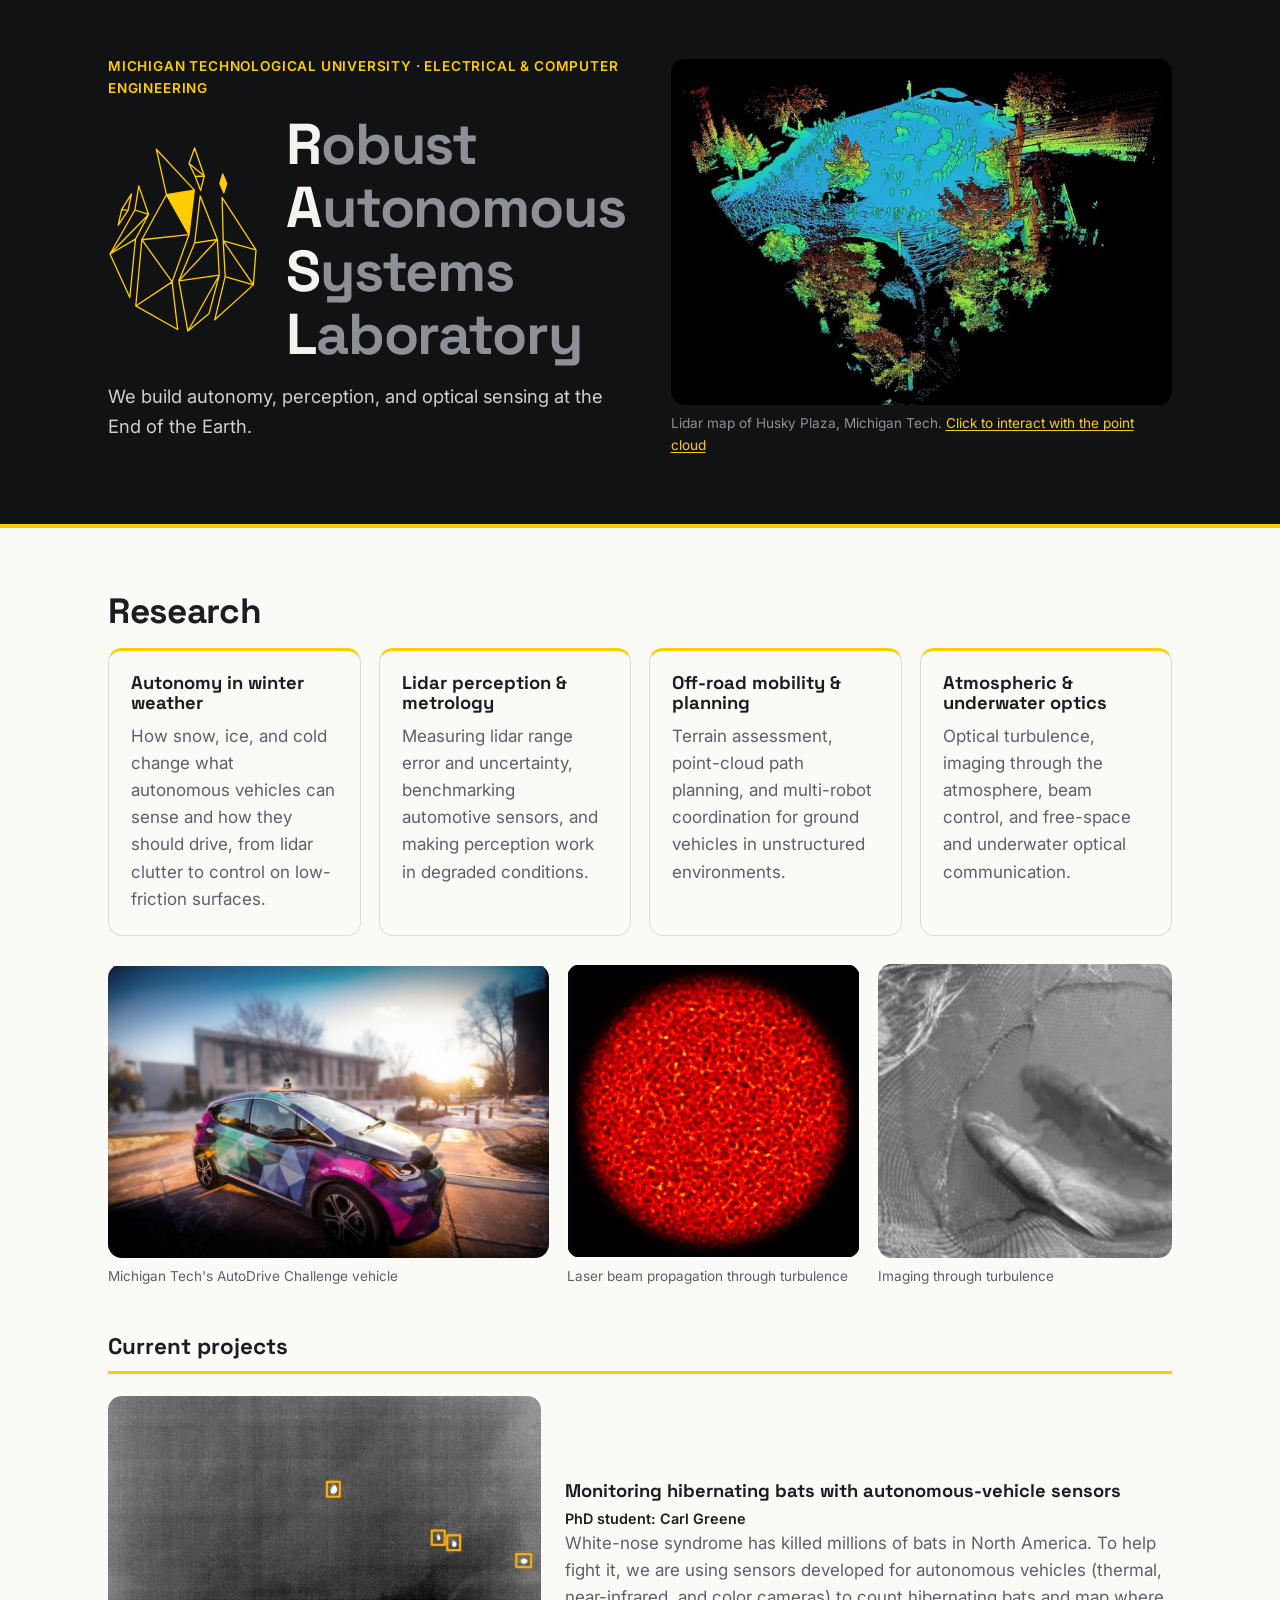
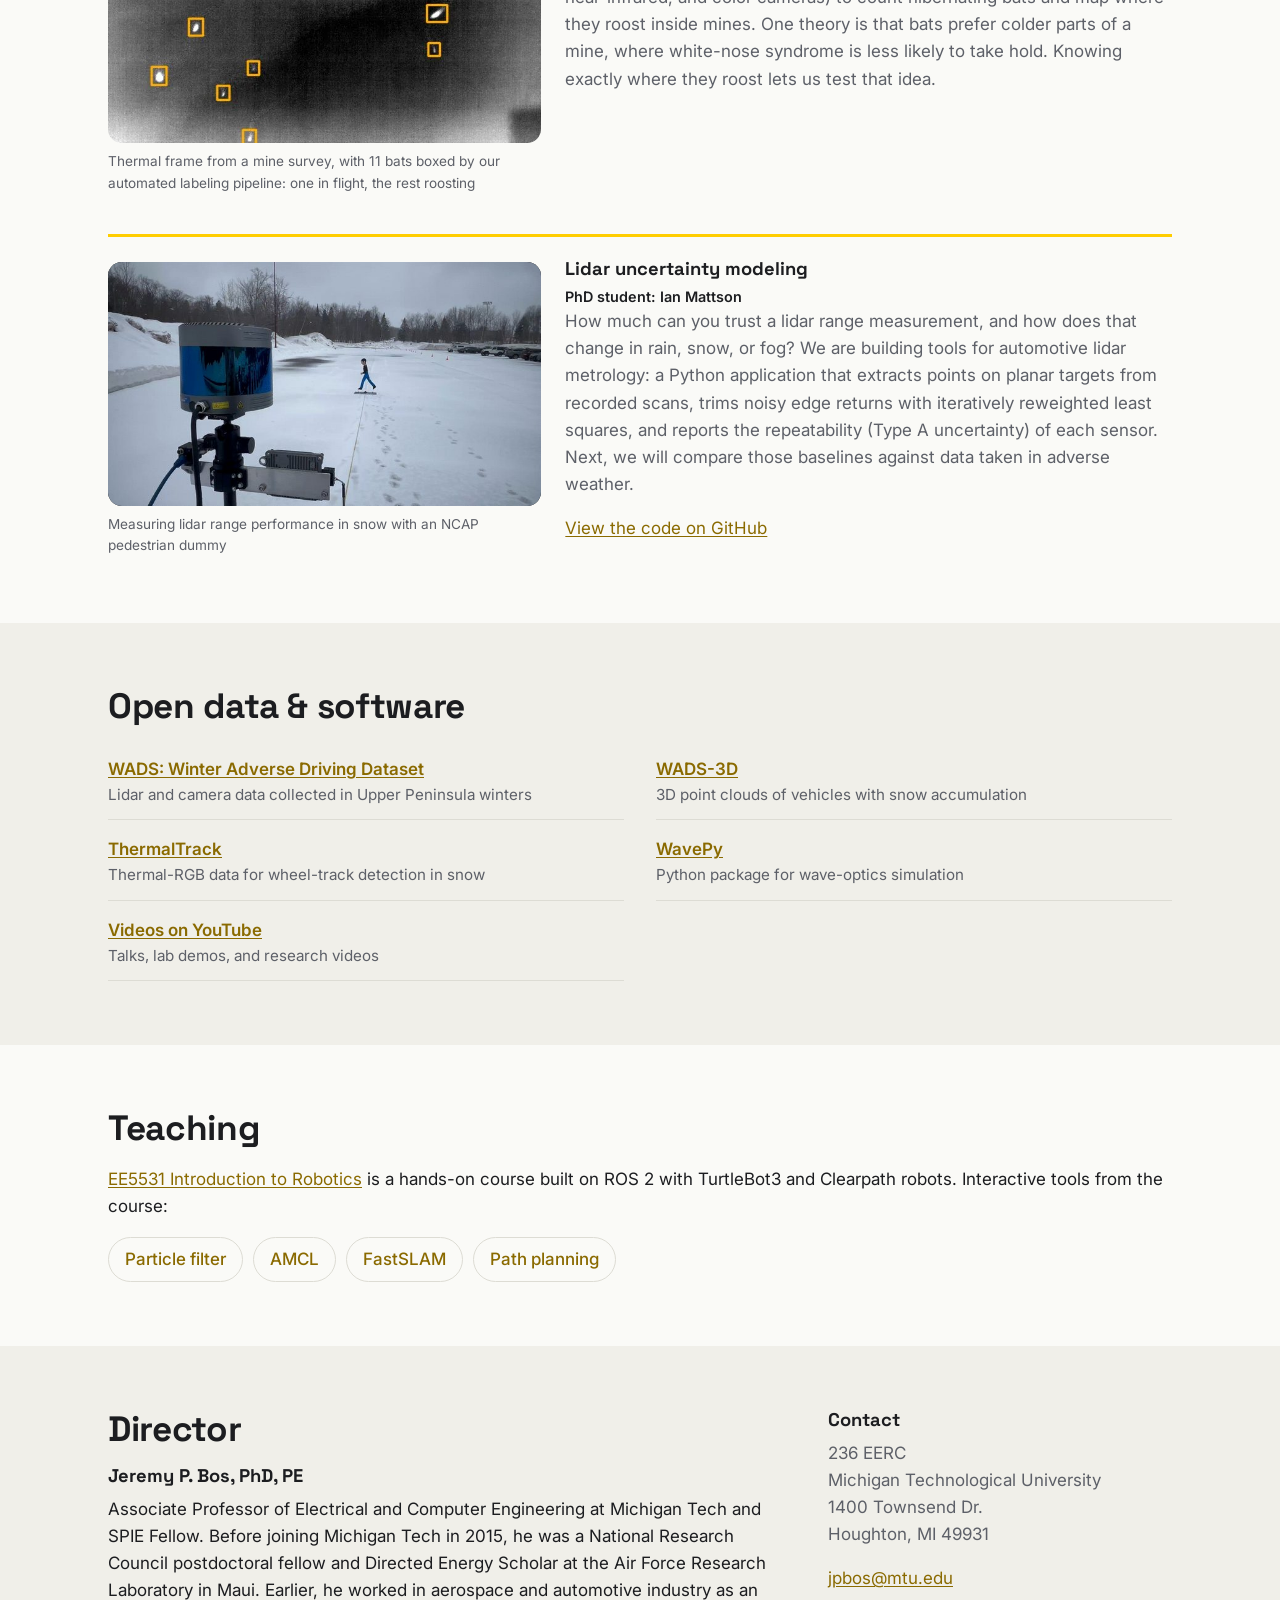
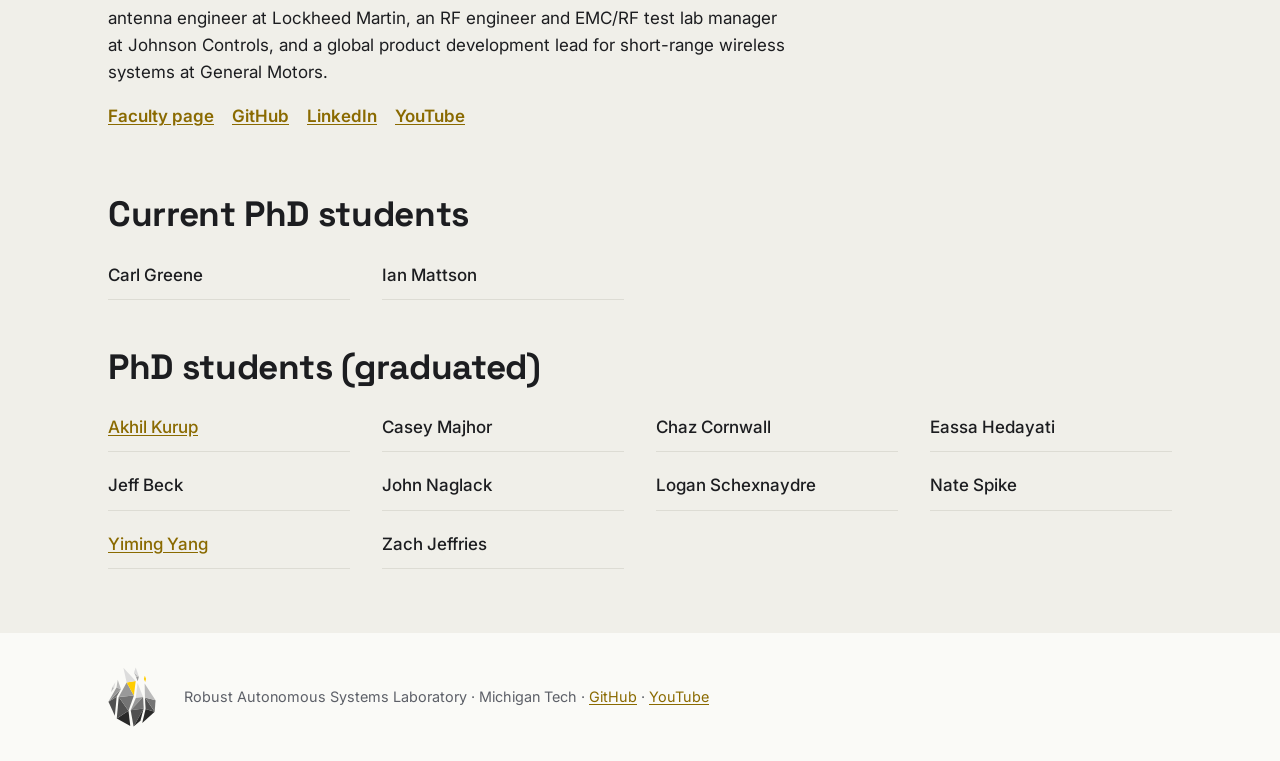
==== index.html @ a7de15c6 "Name the PhD student on each current project Co-Authored-By: Claude Opus 5.5 <noreply@anthropic.com>" ====
<!doctype html>
<html lang="en">
<head>
  <meta charset="utf-8">
  <meta name="viewport" content="width=device-width, initial-scale=1">
  <title>Robust Autonomous Systems Lab</title>
  <meta name="description" content="The Robust Autonomous Systems Laboratory (RASL) at Michigan Tech studies autonomy, perception, and optical sensing in harsh environments.">
  <meta property="og:title" content="Robust Autonomous Systems Laboratory">
  <meta property="og:description" content="Autonomy, perception, and optical sensing in harsh environments. Michigan Tech ECE.">
  <meta property="og:image" content="https://robust-autonomous-systems-laboratory.github.io/assets/husky_plaza_1100.jpg">
  <link rel="preconnect" href="https://fonts.googleapis.com">
  <link rel="preconnect" href="https://fonts.gstatic.com" crossorigin>
  <link href="https://fonts.googleapis.com/css2?family=Inter:wght@400;500;600&family=Space+Grotesk:wght@500;700&display=swap" rel="stylesheet">
  <link rel="icon" href="assets/RASL/flame-avatar-square.svg" type="image/svg+xml">
  <link rel="apple-touch-icon" href="assets/RASL/flame-avatar-square.png">
  <link rel="stylesheet" href="style.css">
</head>
<body>

<header class="hero">
  <div class="wrap hero-grid">
    <div>
      <p class="eyebrow">Michigan Technological University · Electrical &amp; Computer Engineering</p>
      <div class="brand">
        <img class="brand-logo" src="assets/RASL/logo-gold-outline.svg" alt="" width="688" height="858">
        <h1><span class="ini">R</span>obust <span class="ini">A</span>utonomous <span class="ini">S</span>ystems <span class="ini">L</span>aboratory</h1>
      </div>
      <p class="lede">We build autonomy, perception, and optical sensing at the End of the Earth.</p>
    </div>
    <figure class="hero-fig">
      <a class="hero-link" href="https://robust-autonomous-systems-laboratory.github.io/RASL-MOLA-Husky-Plaza/">
        <picture>
          <source type="image/webp" srcset="assets/husky_plaza_700.webp 700w, assets/husky_plaza_1100.webp 1100w" sizes="(min-width: 900px) 540px, 100vw">
          <img src="assets/husky_plaza_700.jpg" srcset="assets/husky_plaza_700.jpg 700w, assets/husky_plaza_1100.jpg 1100w" sizes="(min-width: 900px) 540px, 100vw" alt="Lidar point-cloud map of Husky Plaza on the Michigan Tech campus (opens the interactive viewer)" width="1100" height="761" fetchpriority="high">
        </picture>
      </a>
      <figcaption>Lidar map of Husky Plaza, Michigan Tech. <a href="https://robust-autonomous-systems-laboratory.github.io/RASL-MOLA-Husky-Plaza/">Click to interact with the point cloud</a></figcaption>
    </figure>
  </div>
</header>

<main>
  <section id="research" class="wrap">
    <h2>Research</h2>
    <div class="cards">
      <article class="card">
        <h3>Autonomy in winter weather</h3>
        <p>How snow, ice, and cold change what autonomous vehicles can sense and how they should drive, from lidar clutter to control on low-friction surfaces.</p>
      </article>
      <article class="card">
        <h3>Lidar perception &amp; metrology</h3>
        <p>Measuring lidar range error and uncertainty, benchmarking automotive sensors, and making perception work in degraded conditions.</p>
      </article>
      <article class="card">
        <h3>Off-road mobility &amp; planning</h3>
        <p>Terrain assessment, point-cloud path planning, and multi-robot coordination for ground vehicles in unstructured environments.</p>
      </article>
      <article class="card">
        <h3>Atmospheric &amp; underwater optics</h3>
        <p>Optical turbulence, imaging through the atmosphere, beam control, and free-space and underwater optical communication.</p>
      </article>
    </div>
    <div class="media">
      <figure>
        <img src="assets/autodrive_bolt.jpg" alt="Michigan Tech's autonomous Chevrolet Bolt with a roof-mounted lidar, parked on a snowy campus plaza" width="900" height="602" loading="lazy">
        <figcaption>Michigan Tech's AutoDrive Challenge vehicle</figcaption>
      </figure>
      <figure>
        <video data-src="assets/beam_turbulence.mp4" poster="assets/beam_turbulence.jpg" autoplay loop muted playsinline width="538" height="538" aria-label="Animated laser beam intensity pattern fluctuating as it propagates through atmospheric turbulence"></video>
        <figcaption>Laser beam propagation through turbulence</figcaption>
      </figure>
      <figure>
        <video data-src="assets/underwater_imaging.mp4" poster="assets/underwater_imaging.jpg" autoplay loop muted playsinline width="256" height="256" aria-label="Animated view of fish behind netting, distorted by moving water"></video>
        <figcaption>Imaging through turbulence</figcaption>
      </figure>
    </div>

    <h3 class="sub">Current projects</h3>
    <article class="project">
      <figure>
        <picture>
          <source type="image/webp" srcset="assets/bat_thermal.webp">
          <img src="assets/bat_thermal.jpg" alt="Thermal camera frame with eleven small bright spots, each boxed in orange, showing roosting bats and one bat in flight" width="640" height="512" loading="lazy">
        </picture>
        <figcaption>Thermal frame from a mine survey, with 11 bats boxed by our automated labeling pipeline: one in flight, the rest roosting</figcaption>
      </figure>
      <div>
        <h3>Monitoring hibernating bats with autonomous-vehicle sensors</h3>
        <p class="who">PhD student: Carl Greene</p>
        <p>White-nose syndrome has killed millions of bats in North America. To help fight it, we are using sensors developed for autonomous vehicles (thermal, near-infrared, and color cameras) to count hibernating bats and map where they roost inside mines. One theory is that bats prefer colder parts of a mine, where white-nose syndrome is less likely to take hold. Knowing exactly where they roost lets us test that idea.</p>
      </div>
    </article>
    <article class="project">
      <figure>
        <video data-src="assets/RASL/slide-512.mp4" poster="assets/lidar_snow_700.jpg" autoplay loop muted playsinline width="512" height="288" aria-label="Lidar sensor on a tripod in a snow-covered lot, aimed down a measuring tape at an NCAP pedestrian dummy crossing its path"></video>
        <figcaption>Measuring lidar range performance in snow with an NCAP pedestrian dummy</figcaption>
      </figure>
      <div>
        <h3>Lidar uncertainty modeling</h3>
        <p class="who">PhD student: Ian Mattson</p>
        <p>How much can you trust a lidar range measurement, and how does that change in rain, snow, or fog? We are building tools for automotive lidar metrology: a Python application that extracts points on planar targets from recorded scans, trims noisy edge returns with iteratively reweighted least squares, and reports the repeatability (Type A uncertainty) of each sensor. Next, we will compare those baselines against data taken in adverse weather.</p>
        <p><a href="https://github.com/Robust-Autonomous-Systems-Laboratory/lidar-uncertainty-modeling">View the code on GitHub</a></p>
      </div>
    </article>
  </section>

  <section id="resources" class="band">
    <div class="wrap">
      <h2>Open data &amp; software</h2>
      <ul class="links">
        <li><a href="https://digitalcommons.mtu.edu/wads/">WADS: Winter Adverse Driving Dataset</a><span>Lidar and camera data collected in Upper Peninsula winters</span></li>
        <li><a href="https://digitalcommons.mtu.edu/wads-3d/">WADS-3D</a><span>3D point clouds of vehicles with snow accumulation</span></li>
        <li><a href="https://digitalcommons.mtu.edu/thermaltrack/">ThermalTrack</a><span>Thermal-RGB data for wheel-track detection in snow</span></li>
        <li><a href="https://github.com/jpbos/WavePy">WavePy</a><span>Python package for wave-optics simulation</span></li>
        <li><a href="https://www.youtube.com/@jeremybos6008">Videos on YouTube</a><span>Talks, lab demos, and research videos</span></li>
      </ul>
    </div>
  </section>

  <section id="teaching" class="wrap">
    <h2>Teaching</h2>
    <p><a href="https://robust-autonomous-systems-laboratory.github.io/ee5531/">EE5531 Introduction to Robotics</a> is a hands-on course built on ROS 2 with TurtleBot3 and Clearpath robots. Interactive tools from the course:</p>
    <ul class="pills">
      <li><a href="https://robust-autonomous-systems-laboratory.github.io/pf-web-viz/">Particle filter</a></li>
      <li><a href="https://robust-autonomous-systems-laboratory.github.io/amcl-visualization/">AMCL</a></li>
      <li><a href="https://robust-autonomous-systems-laboratory.github.io/fastslam-viz/">FastSLAM</a></li>
      <li><a href="https://robust-autonomous-systems-laboratory.github.io/planning-viz/">Path planning</a></li>
    </ul>
  </section>

  <section id="people" class="band">
    <div class="wrap director">
      <div>
        <h2>Director</h2>
        <h3>Jeremy P. Bos, PhD, PE</h3>
        <p>Associate Professor of Electrical and Computer Engineering at Michigan Tech and SPIE Fellow. Before joining Michigan Tech in 2015, he was a National Research Council postdoctoral fellow and Directed Energy Scholar at the Air Force Research Laboratory in Maui. Earlier, he worked in aerospace and automotive industry as an antenna engineer at Lockheed Martin, an RF engineer and EMC/RF test lab manager at Johnson Controls, and a global product development lead for short-range wireless systems at General Motors.</p>
        <p class="row-links">
          <a href="https://www.mtu.edu/ece/department/faculty/full-time/bos/">Faculty page</a>
          <a href="https://github.com/jpbos">GitHub</a>
          <a href="https://www.linkedin.com/in/jeremy-bos-8147643">LinkedIn</a>
          <a href="https://www.youtube.com/@jeremybos6008">YouTube</a>
        </p>
      </div>
      <div class="contact">
        <h3>Contact</h3>
        <p>236 EERC<br>Michigan Technological University<br>1400 Townsend Dr.<br>Houghton, MI 49931</p>
        <p><a href="mailto:jpbos@mtu.edu">jpbos@mtu.edu</a></p>
      </div>
    </div>
    <div class="wrap alumni">
      <h2>Current PhD students</h2>
      <ul class="alumni-list">
        <li>Carl Greene</li>
        <li>Ian Mattson</li>
      </ul>
    </div>
    <div class="wrap alumni">
      <h2>PhD students (graduated)</h2>
      <!-- To link a name, wrap it: <li><a href="https://...">Name</a></li> -->
      <ul class="alumni-list">
        <li><a href="https://sites.google.com/view/akhil-kurup">Akhil Kurup</a></li>
        <li>Casey Majhor</li>
        <li>Chaz Cornwall</li>
        <li>Eassa Hedayati</li>
        <li>Jeff Beck</li>
        <li>John Naglack</li>
        <li>Logan Schexnaydre</li>
        <li>Nate Spike</li>
        <li><a href="https://yimingyang-mtu.github.io/">Yiming Yang</a></li>
        <li>Zach Jeffries</li>
      </ul>
    </div>
  </section>
</main>

<footer class="wrap foot">
  <img class="logo" src="assets/RASL/flame-avatar-square-transparent.svg" alt="RASL logo" width="72" height="72" loading="lazy">
  <p>Robust Autonomous Systems Laboratory · Michigan Tech · <a href="https://github.com/Robust-Autonomous-Systems-Laboratory">GitHub</a> · <a href="https://www.youtube.com/@jeremybos6008">YouTube</a></p>
</footer>

<script>
  // Load the research videos only when they scroll into view so they don't compete with the hero image.
  (function () {
    var vids = document.querySelectorAll('video[data-src]');
    var still = window.matchMedia && matchMedia('(prefers-reduced-motion: reduce)').matches;
    function load(v) {
      if (still) { v.autoplay = false; v.controls = true; }
      v.src = v.dataset.src; v.removeAttribute('data-src');
    }
    if (!('IntersectionObserver' in window)) { vids.forEach(load); return; }
    var io = new IntersectionObserver(function (entries) {
      entries.forEach(function (e) { if (e.isIntersecting) { load(e.target); io.unobserve(e.target); } });
    }, { rootMargin: '200px' });
    vids.forEach(function (v) { io.observe(v); });
  })();
</script>

</body>
</html>
---- style.css ----
:root {
  --gold: #ffcd00;
  --ink: #111214;
  --paper: #fafaf7;
  --paper-2: #f0efe9;
  --text: #1c1d20;
  --muted: #5d6068;
  --line: #dddcd4;
  --link: #8a6a00;
  --radius: 14px;
  --max: 1120px;
}
@media (prefers-color-scheme: dark) {
  :root {
    --paper: #131417;
    --paper-2: #1b1d21;
    --text: #e9e8e3;
    --muted: #a4a6ad;
    --line: #2c2e33;
    --link: #ffcd00;
  }
}

* { box-sizing: border-box; }
body {
  margin: 0;
  background: var(--paper);
  color: var(--text);
  font: 400 17px/1.6 Inter, system-ui, -apple-system, "Segoe UI", sans-serif;
  -webkit-font-smoothing: antialiased;
}
img { max-width: 100%; height: auto; display: block; }
a { color: var(--link); text-underline-offset: 2px; }
h1, h2, h3 { font-family: "Space Grotesk", Inter, sans-serif; line-height: 1.1; margin: 0 0 .5em; }
h2 { font-size: clamp(1.6rem, 3.2vw, 2.2rem); letter-spacing: -.01em; }
h3 { font-size: 1.15rem; }
p { margin: 0 0 1em; }

.wrap { max-width: var(--max); margin: 0 auto; padding: 0 16px; }
@media (min-width: 720px) { .wrap { padding: 0 28px; } }
section.wrap, section.band { padding-top: 64px; padding-bottom: 64px; }
section.band { background: var(--paper-2); }

/* Hero */
.hero { background: var(--ink); color: #f4f3ee; padding: 56px 0 64px; border-bottom: 4px solid var(--gold); }
.hero-grid { display: grid; gap: 36px; align-items: center; }
@media (min-width: 900px) { .hero-grid { grid-template-columns: 1.05fr 1fr; } }
.eyebrow { color: var(--gold); font-weight: 600; font-size: .85rem; letter-spacing: .06em; text-transform: uppercase; }
.hero h1 { font-size: clamp(2.2rem, 5.5vw, 3.6rem); letter-spacing: -.02em;; color: #8e9097; }
.hero h1 .ini { color: #f4f3ee; }
.brand { display: flex; align-items: center; gap: clamp(14px, 2.5vw, 28px); margin: 4px 0 1rem; }
.brand h1 { margin: 0; }
.brand-logo { width: clamp(64px, 13vw, 150px); height: auto; flex: none; }
.lede { font-size: 1.15rem; color: #cfd0d4; max-width: 34em; }
.hero-fig { margin: 0; }
.hero-fig img { border-radius: var(--radius); }
.hero-fig figcaption { color: #8e9097; font-size: .85rem; margin-top: 8px; }
.hero-fig figcaption a { color: var(--gold); }
.hero-link { display: block; border-radius: var(--radius); transition: box-shadow .2s, transform .2s; }
.hero-link:hover, .hero-link:focus-visible { box-shadow: 0 0 0 3px var(--gold); transform: translateY(-2px); }

/* Research cards */
.cards { display: grid; gap: 18px; grid-template-columns: repeat(auto-fit, minmax(240px, 1fr)); }
.card { border: 1px solid var(--line); border-top: 3px solid var(--gold); border-radius: var(--radius); padding: 22px; background: var(--paper); }
.card p { color: var(--muted); margin: 0; }

/* Data & software */
.links { list-style: none; margin: 0; padding: 0; display: grid; gap: 4px 32px; }
@media (min-width: 800px) { .links { grid-template-columns: 1fr 1fr; } }
.links li { padding: 12px 0; border-bottom: 1px solid var(--line); }
.links a { font-weight: 600; }
.links span { display: block; color: var(--muted); font-size: .95rem; }

/* Teaching */
.pills { list-style: none; padding: 0; margin: 0; display: flex; flex-wrap: wrap; gap: 10px; }
.pills a { display: inline-block; padding: 8px 16px; border: 1px solid var(--line); border-radius: 999px; text-decoration: none; font-weight: 500; }
.pills a:hover { border-color: var(--gold); }

/* Director */
.director { display: grid; gap: 32px; }
@media (min-width: 800px) { .director { grid-template-columns: 2fr 1fr; } }
.row-links { display: flex; flex-wrap: wrap; gap: 18px; font-weight: 600; }
.contact p { color: var(--muted); }

.foot { padding: 28px 16px; color: var(--muted); font-size: .9rem; display: flex; align-items: center; gap: 16px; }
.foot p { margin: 0; }
.foot .logo { width: 72px; height: 72px; flex: none; }

/* Former students */
.alumni { padding-top: 48px; }
.alumni-list { list-style: none; margin: 0; padding: 0; display: grid; gap: 10px 32px;
  grid-template-columns: repeat(auto-fill, minmax(200px, 1fr)); }
.alumni-list li { padding: 10px 0; border-bottom: 1px solid var(--line); font-weight: 500; }

/* Research media strip */
.media { display: grid; gap: 18px; margin-top: 28px; grid-template-columns: 1fr; }
@media (min-width: 720px) { .media { grid-template-columns: 1.5fr 1fr 1fr; } }
.media figure { margin: 0; }
.media img, .media video {
  display: block; width: 100%; height: auto; aspect-ratio: 1 / 1; object-fit: cover;
  border-radius: var(--radius); background: #000;
}
@media (min-width: 720px) { .media img { aspect-ratio: auto; height: 100%; max-height: none; } .media figure:first-child { display: flex; flex-direction: column; } .media figure:first-child img { flex: 1; min-height: 0; } }
.media figure:first-child img { aspect-ratio: 3 / 2; }
.media figcaption { color: var(--muted); font-size: .85rem; margin-top: 8px; }

/* Projects */
.sub { font-size: 1.4rem; margin-top: 48px; }
.project { display: grid; gap: 24px; align-items: center; border-top: 3px solid var(--gold); padding-top: 22px; }
@media (min-width: 800px) { .project { grid-template-columns: 1fr 1.4fr; } }
.project + .project { margin-top: 40px; }
.project figure { margin: 0; }
.project img { border-radius: var(--radius); background: #000; }
.project video { display: block; width: 100%; height: auto; border-radius: var(--radius); background: #000; }
.project figcaption { color: var(--muted); font-size: .85rem; margin-top: 8px; }
.project p { color: var(--muted); }
.project .who { color: var(--text); font-size: .9rem; font-weight: 600; margin: -4px 0 0; }
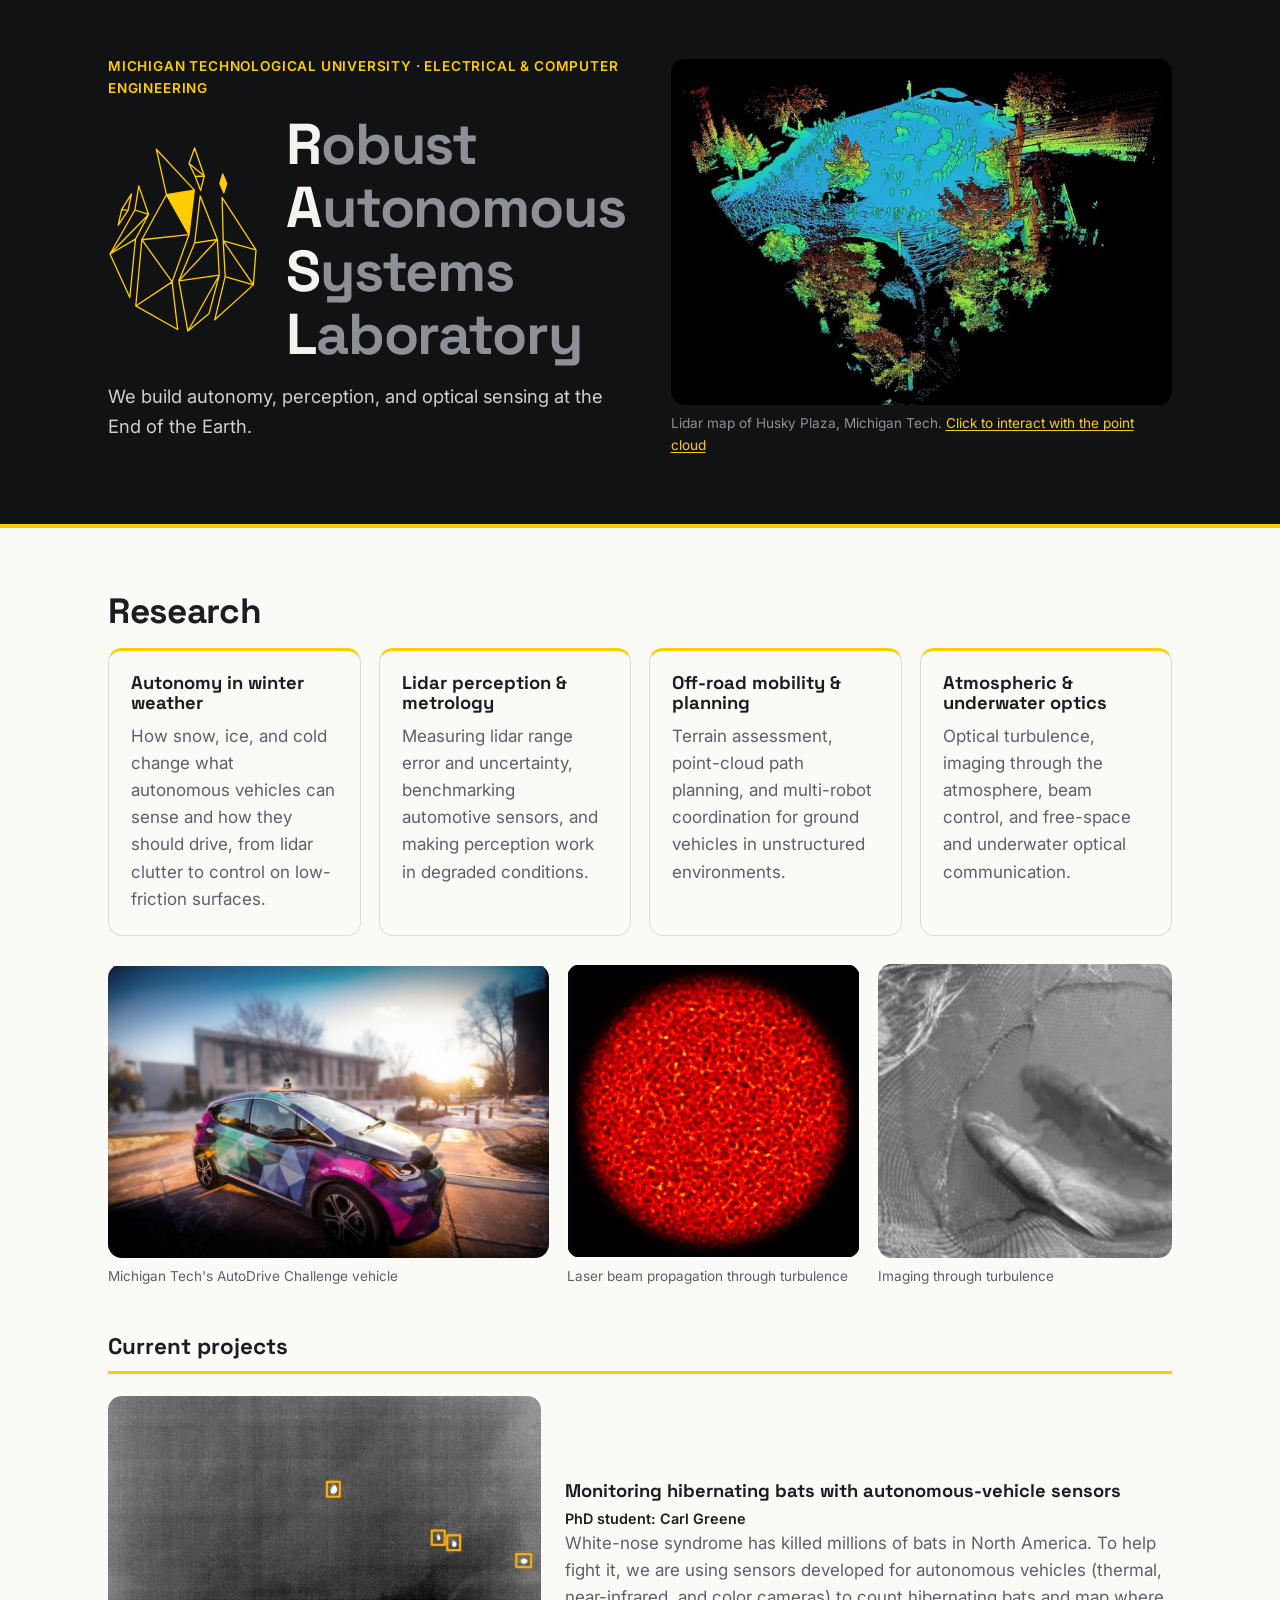
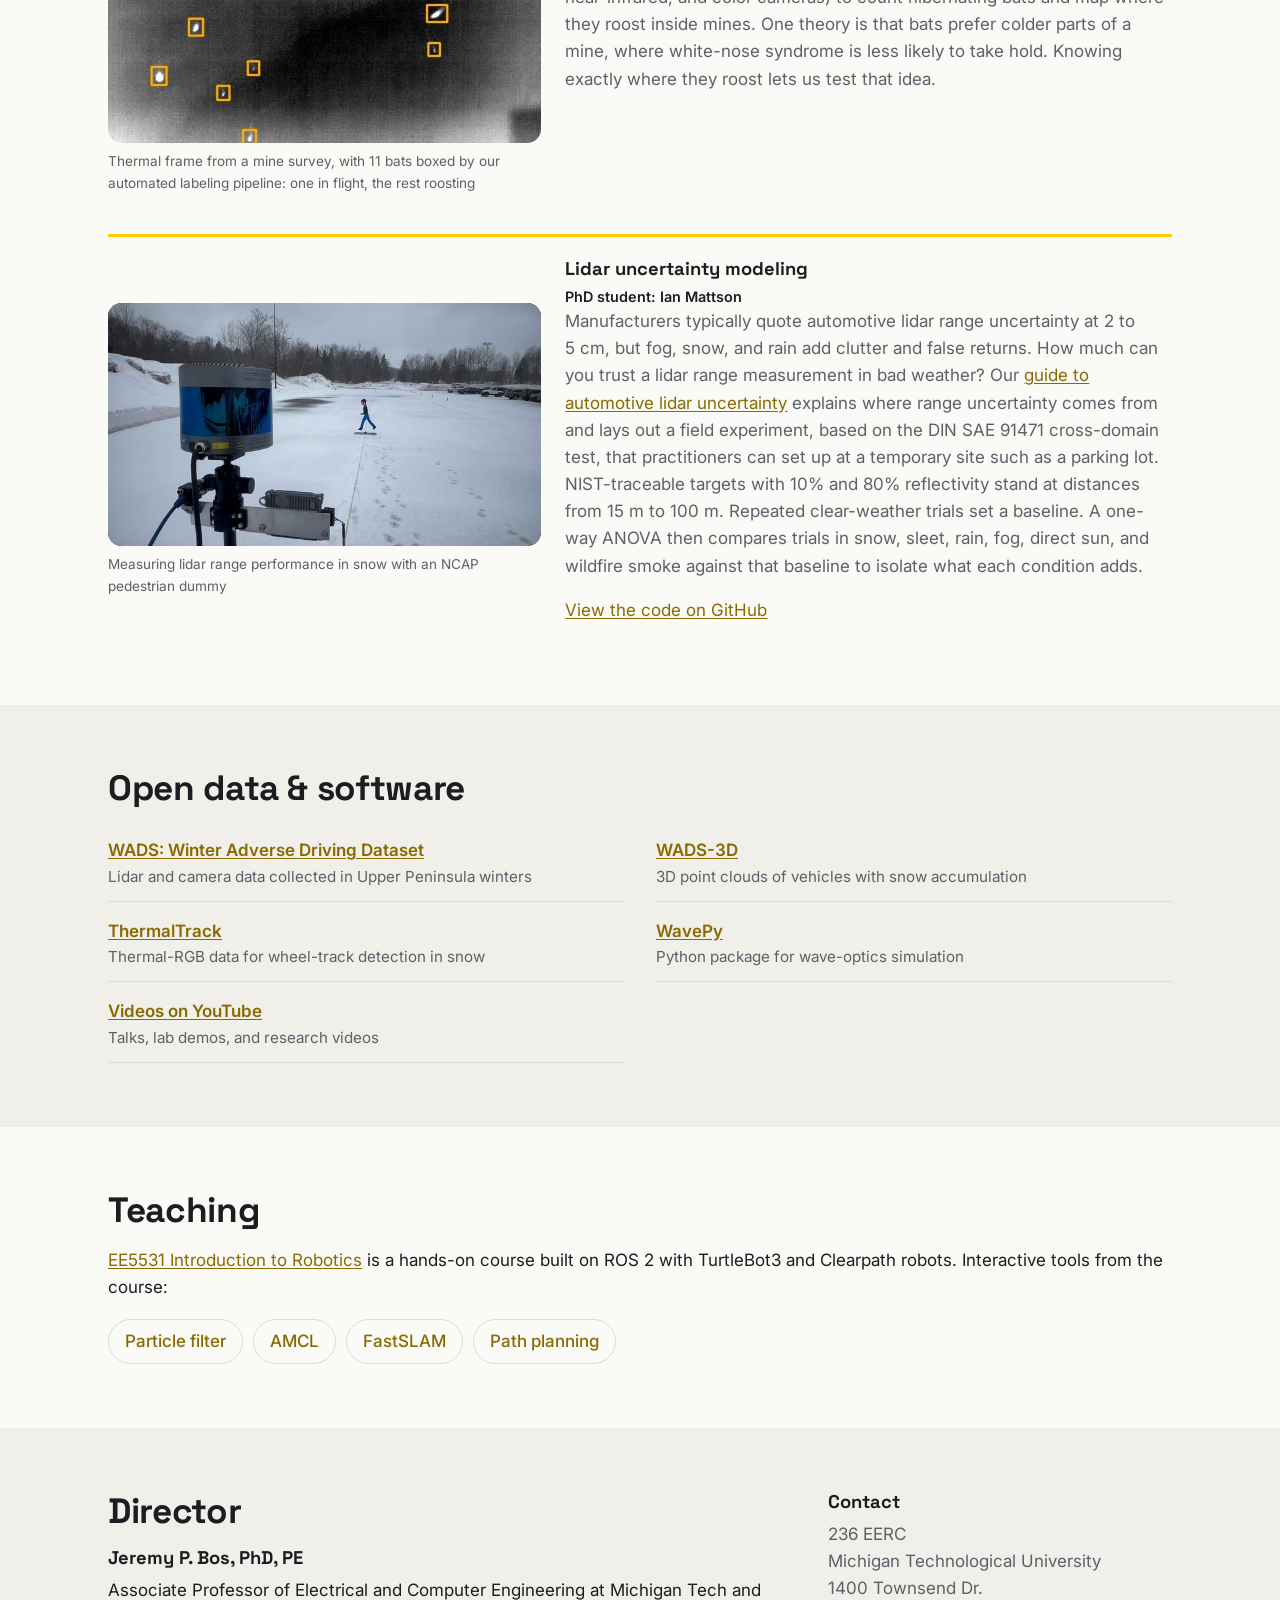
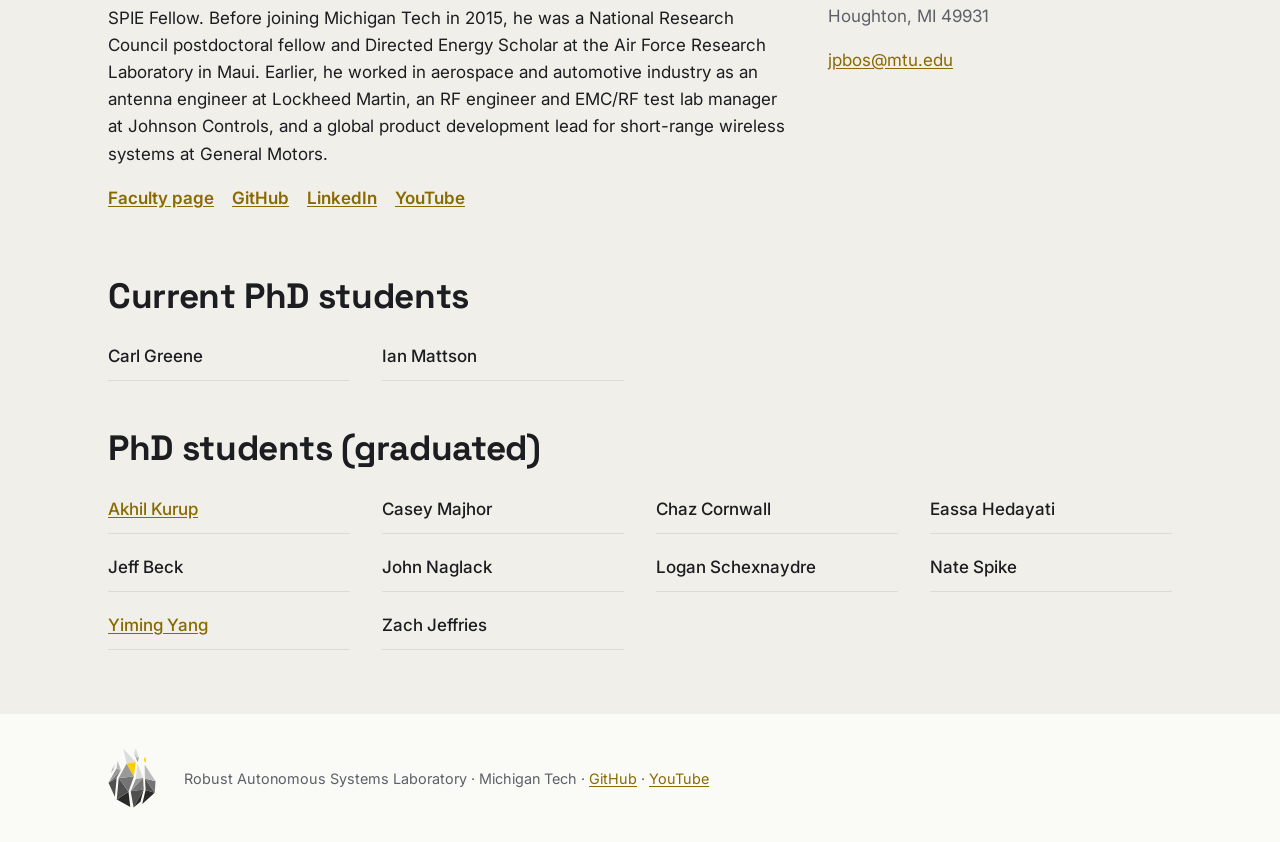
==== commit de099567: "Describe lidar project from its new site and link the video to it Co-Authored-By: Claude Opus 5.5 <n" ====
--- a/index.html
+++ b/index.html
@@ -92,13 +92,15 @@
     </article>
     <article class="project">
       <figure>
-        <video data-src="assets/RASL/slide-512.mp4" poster="assets/lidar_snow_700.jpg" autoplay loop muted playsinline width="512" height="288" aria-label="Lidar sensor on a tripod in a snow-covered lot, aimed down a measuring tape at an NCAP pedestrian dummy crossing its path"></video>
+        <a class="fig-link" href="https://robust-autonomous-systems-laboratory.github.io/lidar-uncertainty-modeling/" aria-label="Lidar uncertainty modeling project site">
+          <video data-src="assets/RASL/slide-512.mp4" poster="assets/lidar_snow_700.jpg" autoplay loop muted playsinline width="512" height="288" aria-label="Lidar sensor on a tripod in a snow-covered lot, aimed down a measuring tape at an NCAP pedestrian dummy crossing its path"></video>
+        </a>
         <figcaption>Measuring lidar range performance in snow with an NCAP pedestrian dummy</figcaption>
       </figure>
       <div>
         <h3>Lidar uncertainty modeling</h3>
         <p class="who">PhD student: Ian Mattson</p>
-        <p>How much can you trust a lidar range measurement, and how does that change in rain, snow, or fog? We are building tools for automotive lidar metrology: a Python application that extracts points on planar targets from recorded scans, trims noisy edge returns with iteratively reweighted least squares, and reports the repeatability (Type A uncertainty) of each sensor. Next, we will compare those baselines against data taken in adverse weather.</p>
+        <p>Manufacturers typically quote automotive lidar range uncertainty at 2 to 5&nbsp;cm, but fog, snow, and rain add clutter and false returns. How much can you trust a lidar range measurement in bad weather? Our <a href="https://robust-autonomous-systems-laboratory.github.io/lidar-uncertainty-modeling/">guide to automotive lidar uncertainty</a> explains where range uncertainty comes from and lays out a field experiment, based on the DIN SAE 91471 cross-domain test, that practitioners can set up at a temporary site such as a parking lot. NIST-traceable targets with 10% and 80% reflectivity stand at distances from 15&nbsp;m to 100&nbsp;m. Repeated clear-weather trials set a baseline. A one-way ANOVA then compares trials in snow, sleet, rain, fog, direct sun, and wildfire smoke against that baseline to isolate what each condition adds.</p>
         <p><a href="https://github.com/Robust-Autonomous-Systems-Laboratory/lidar-uncertainty-modeling">View the code on GitHub</a></p>
       </div>
     </article>
--- a/style.css
+++ b/style.css
@@ -112,6 +112,8 @@
 .project figure { margin: 0; }
 .project img { border-radius: var(--radius); background: #000; }
 .project video { display: block; width: 100%; height: auto; border-radius: var(--radius); background: #000; }
+.fig-link { display: block; border-radius: var(--radius); transition: box-shadow .2s, transform .2s; }
+.fig-link:hover, .fig-link:focus-visible { box-shadow: 0 0 0 3px var(--gold); transform: translateY(-2px); }
 .project figcaption { color: var(--muted); font-size: .85rem; margin-top: 8px; }
 .project p { color: var(--muted); }
 .project .who { color: var(--text); font-size: .9rem; font-weight: 600; margin: -4px 0 0; }
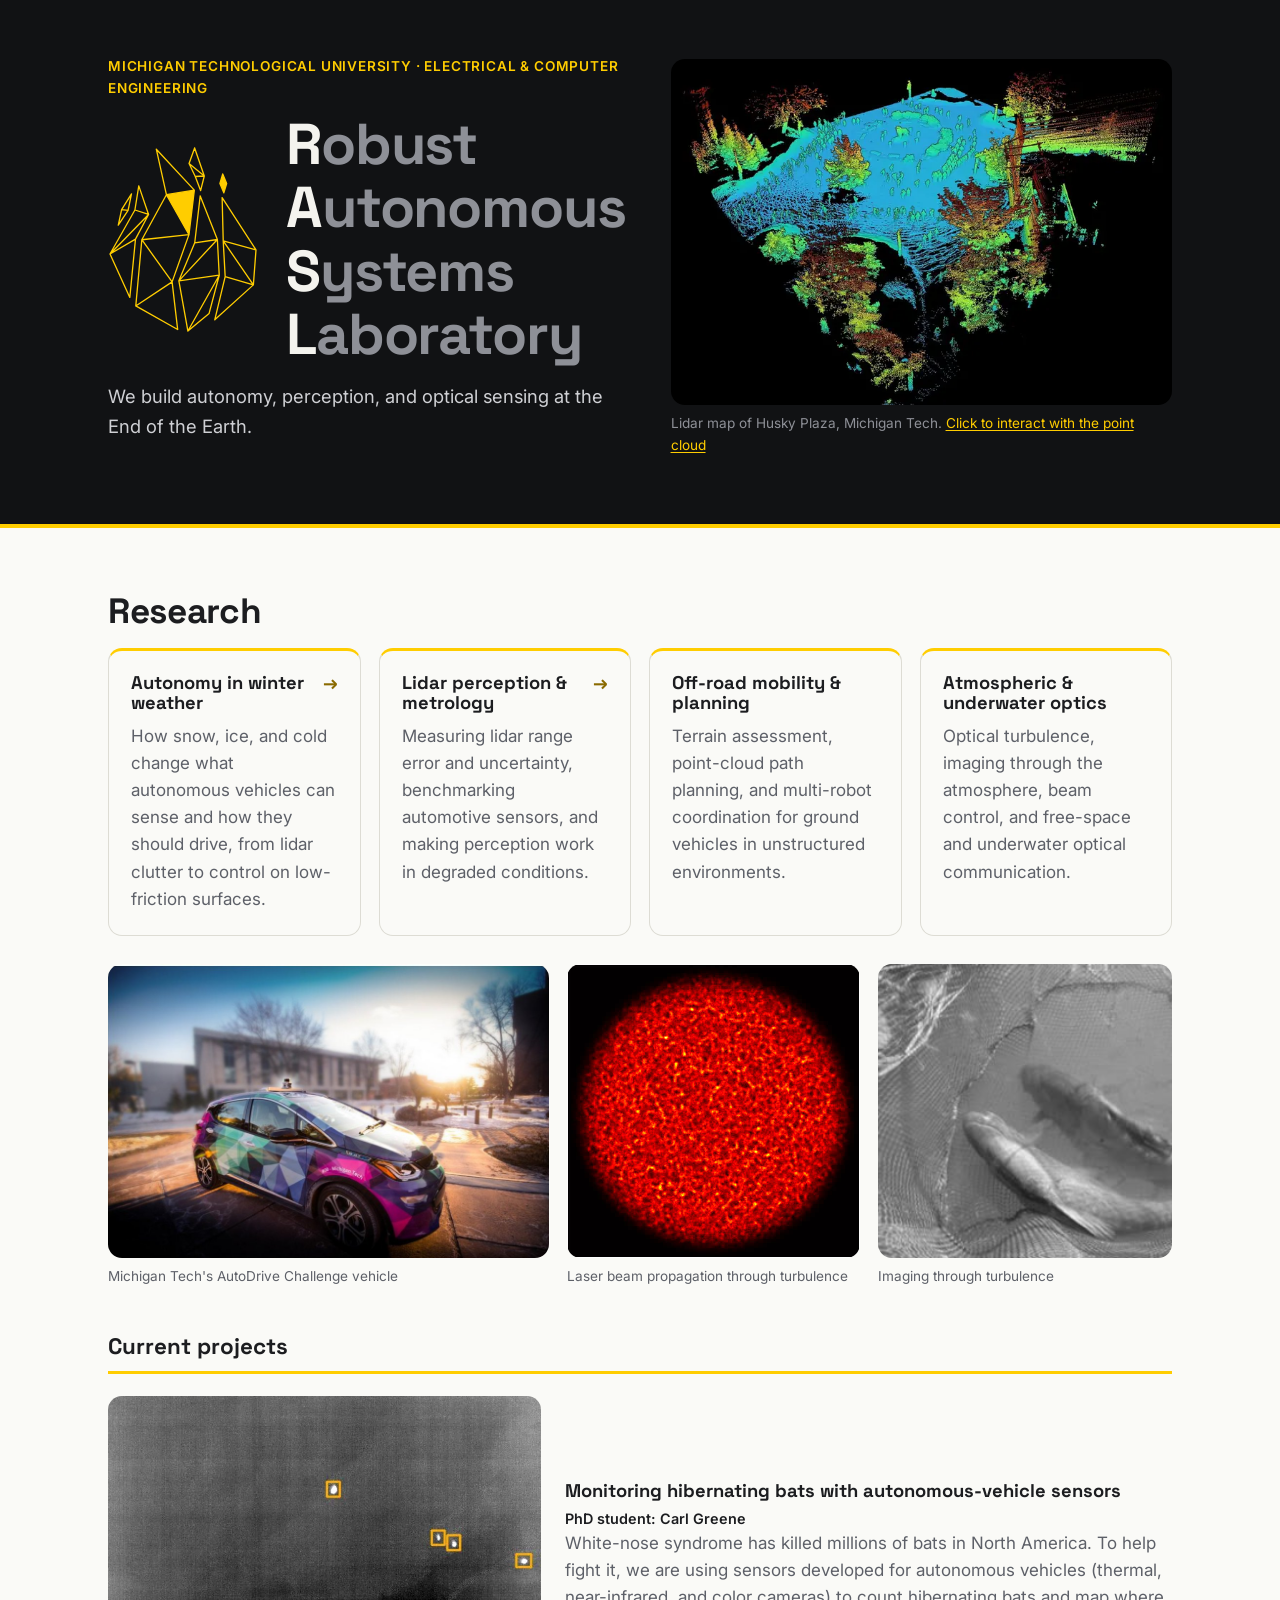
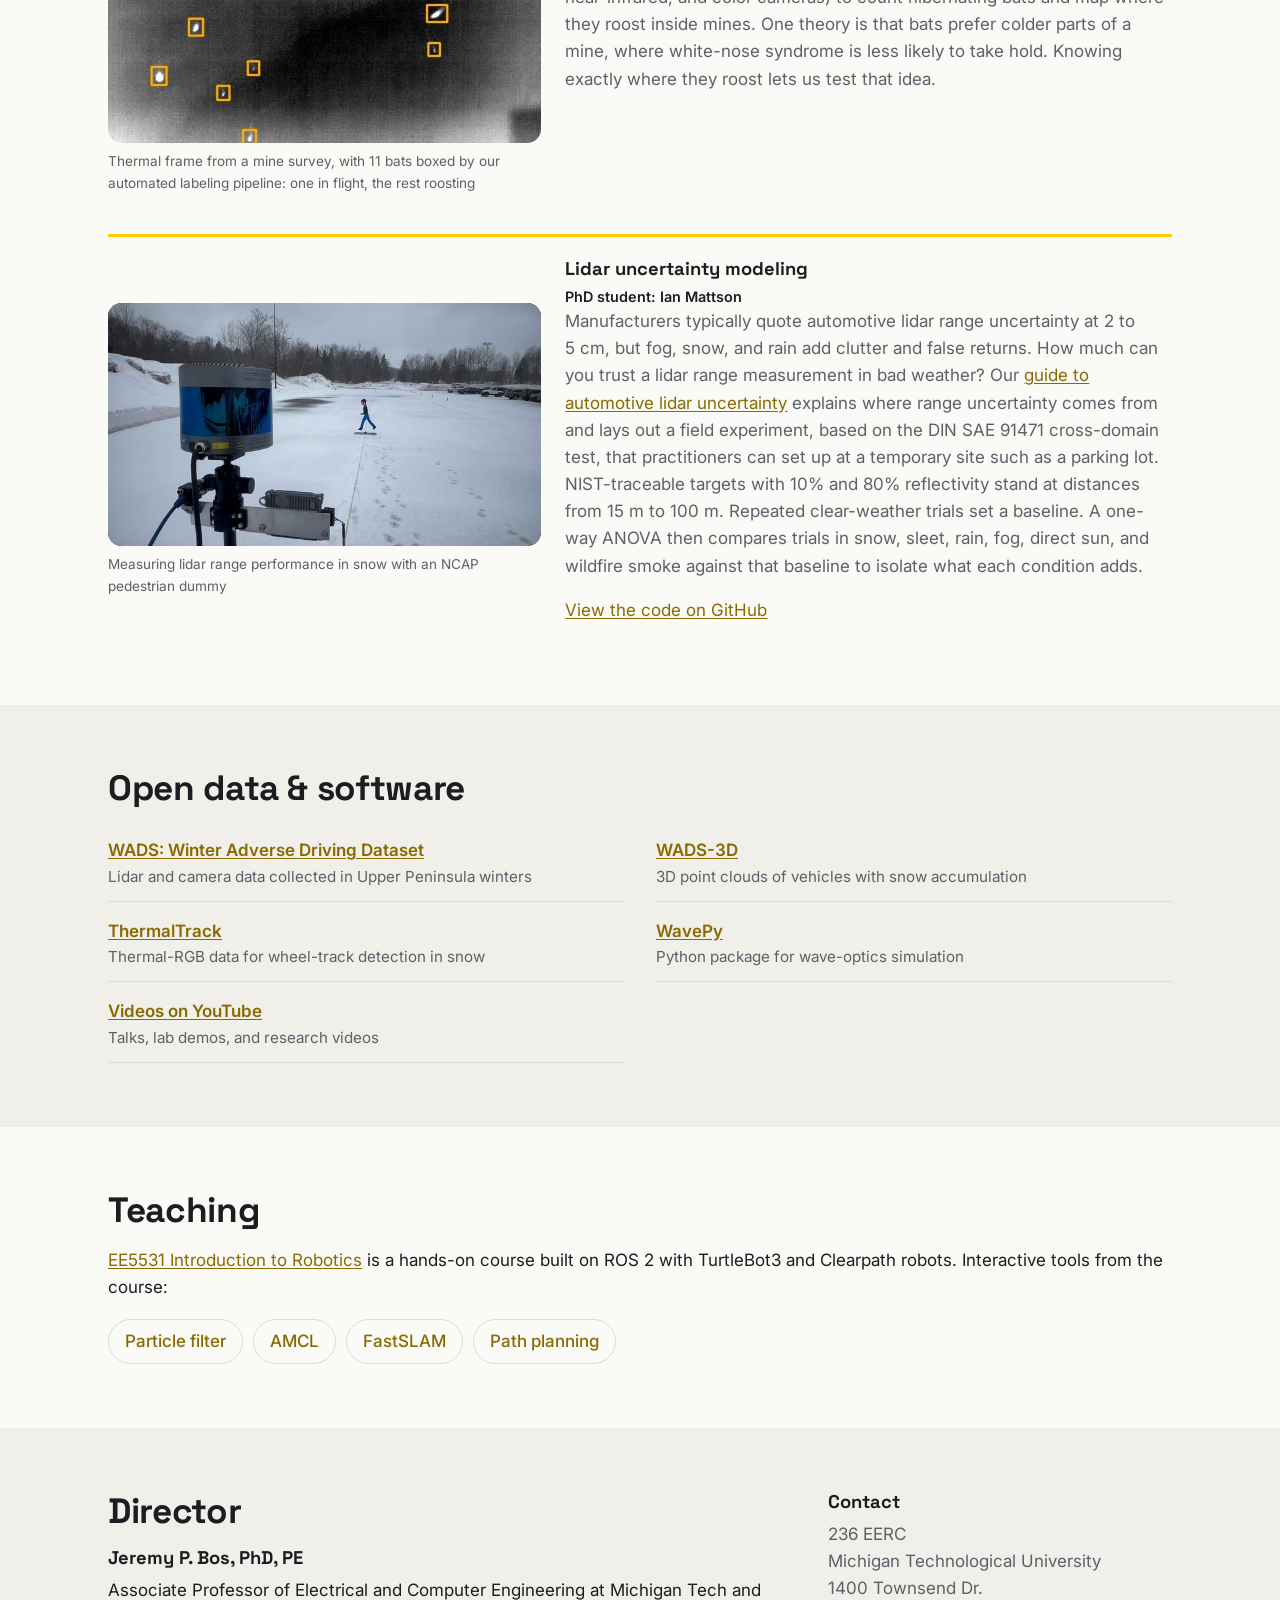
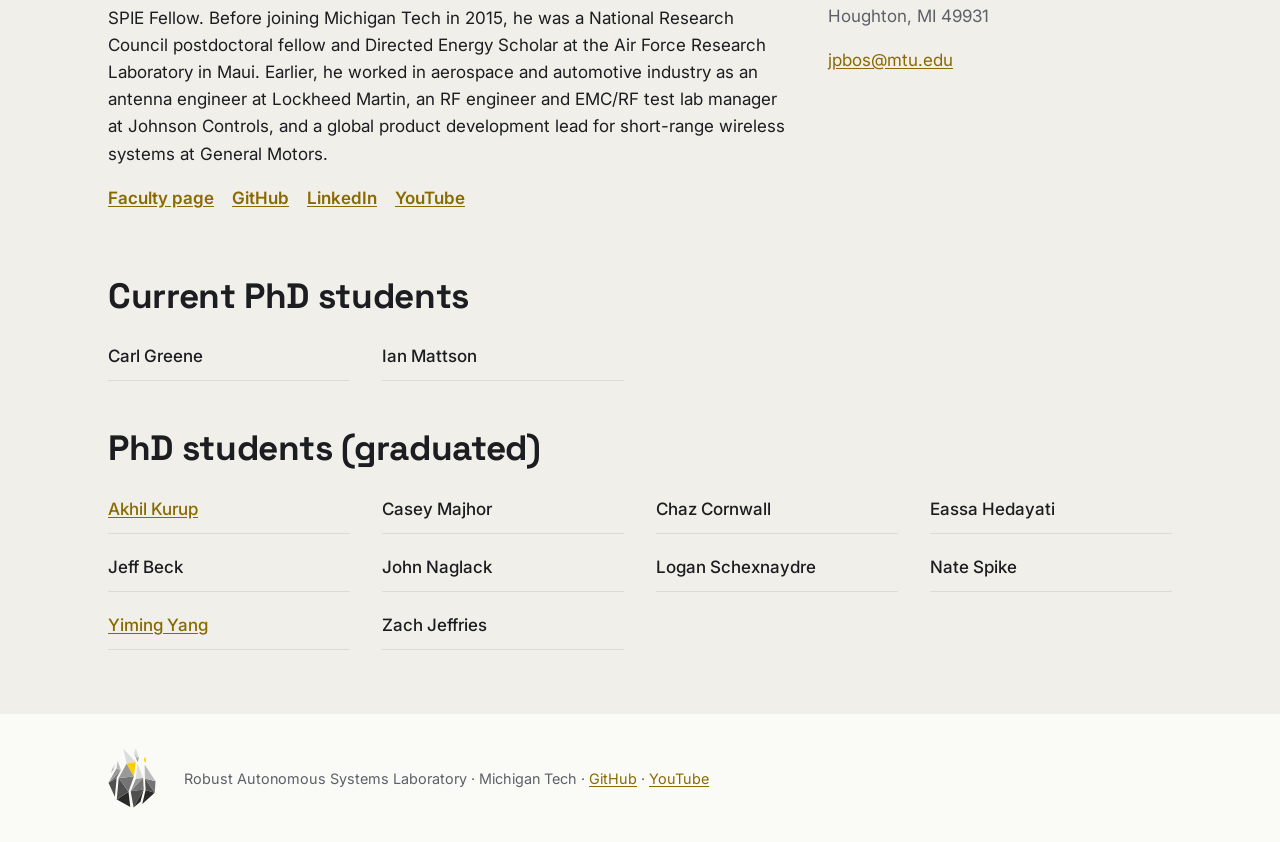
==== commit e65de103: "Add WADS winter-driving page and link the autonomy and lidar research cards Co-Authored-By: Claude O" ====
--- a/index.html
+++ b/index.html
@@ -43,12 +43,12 @@
   <section id="research" class="wrap">
     <h2>Research</h2>
     <div class="cards">
-      <article class="card">
-        <h3>Autonomy in winter weather</h3>
+      <article class="card linked">
+        <h3><a class="card-link" href="wads/">Autonomy in winter weather</a></h3>
         <p>How snow, ice, and cold change what autonomous vehicles can sense and how they should drive, from lidar clutter to control on low-friction surfaces.</p>
       </article>
-      <article class="card">
-        <h3>Lidar perception &amp; metrology</h3>
+      <article class="card linked">
+        <h3><a class="card-link" href="https://robust-autonomous-systems-laboratory.github.io/lidar-uncertainty-modeling/">Lidar perception &amp; metrology</a></h3>
         <p>Measuring lidar range error and uncertainty, benchmarking automotive sensors, and making perception work in degraded conditions.</p>
       </article>
       <article class="card">
--- a/style.css
+++ b/style.css
@@ -63,6 +63,15 @@
 .cards { display: grid; gap: 18px; grid-template-columns: repeat(auto-fit, minmax(240px, 1fr)); }
 .card { border: 1px solid var(--line); border-top: 3px solid var(--gold); border-radius: var(--radius); padding: 22px; background: var(--paper); }
 .card p { color: var(--muted); margin: 0; }
+/* Cards that open an area page: the whole card is the click target */
+.card.linked { position: relative; transition: border-color .2s, box-shadow .2s, transform .2s; }
+.card-link { color: inherit; text-decoration: none; }
+.card-link::after { content: ""; position: absolute; inset: 0; border-radius: var(--radius); }
+.card-link::before { content: "\2192"; float: right; margin-left: 8px; color: var(--link); transition: transform .2s; }
+.card.linked:hover, .card.linked:focus-within { border-color: var(--gold); box-shadow: 0 6px 20px rgba(0,0,0,.08); transform: translateY(-2px); }
+.card.linked:hover .card-link::before { transform: translateX(3px); }
+.card-link:focus-visible { outline: none; }
+.card.linked:has(.card-link:focus-visible) { outline: 3px solid var(--gold); outline-offset: 2px; }
 
 /* Data & software */
 .links { list-style: none; margin: 0; padding: 0; display: grid; gap: 4px 32px; }
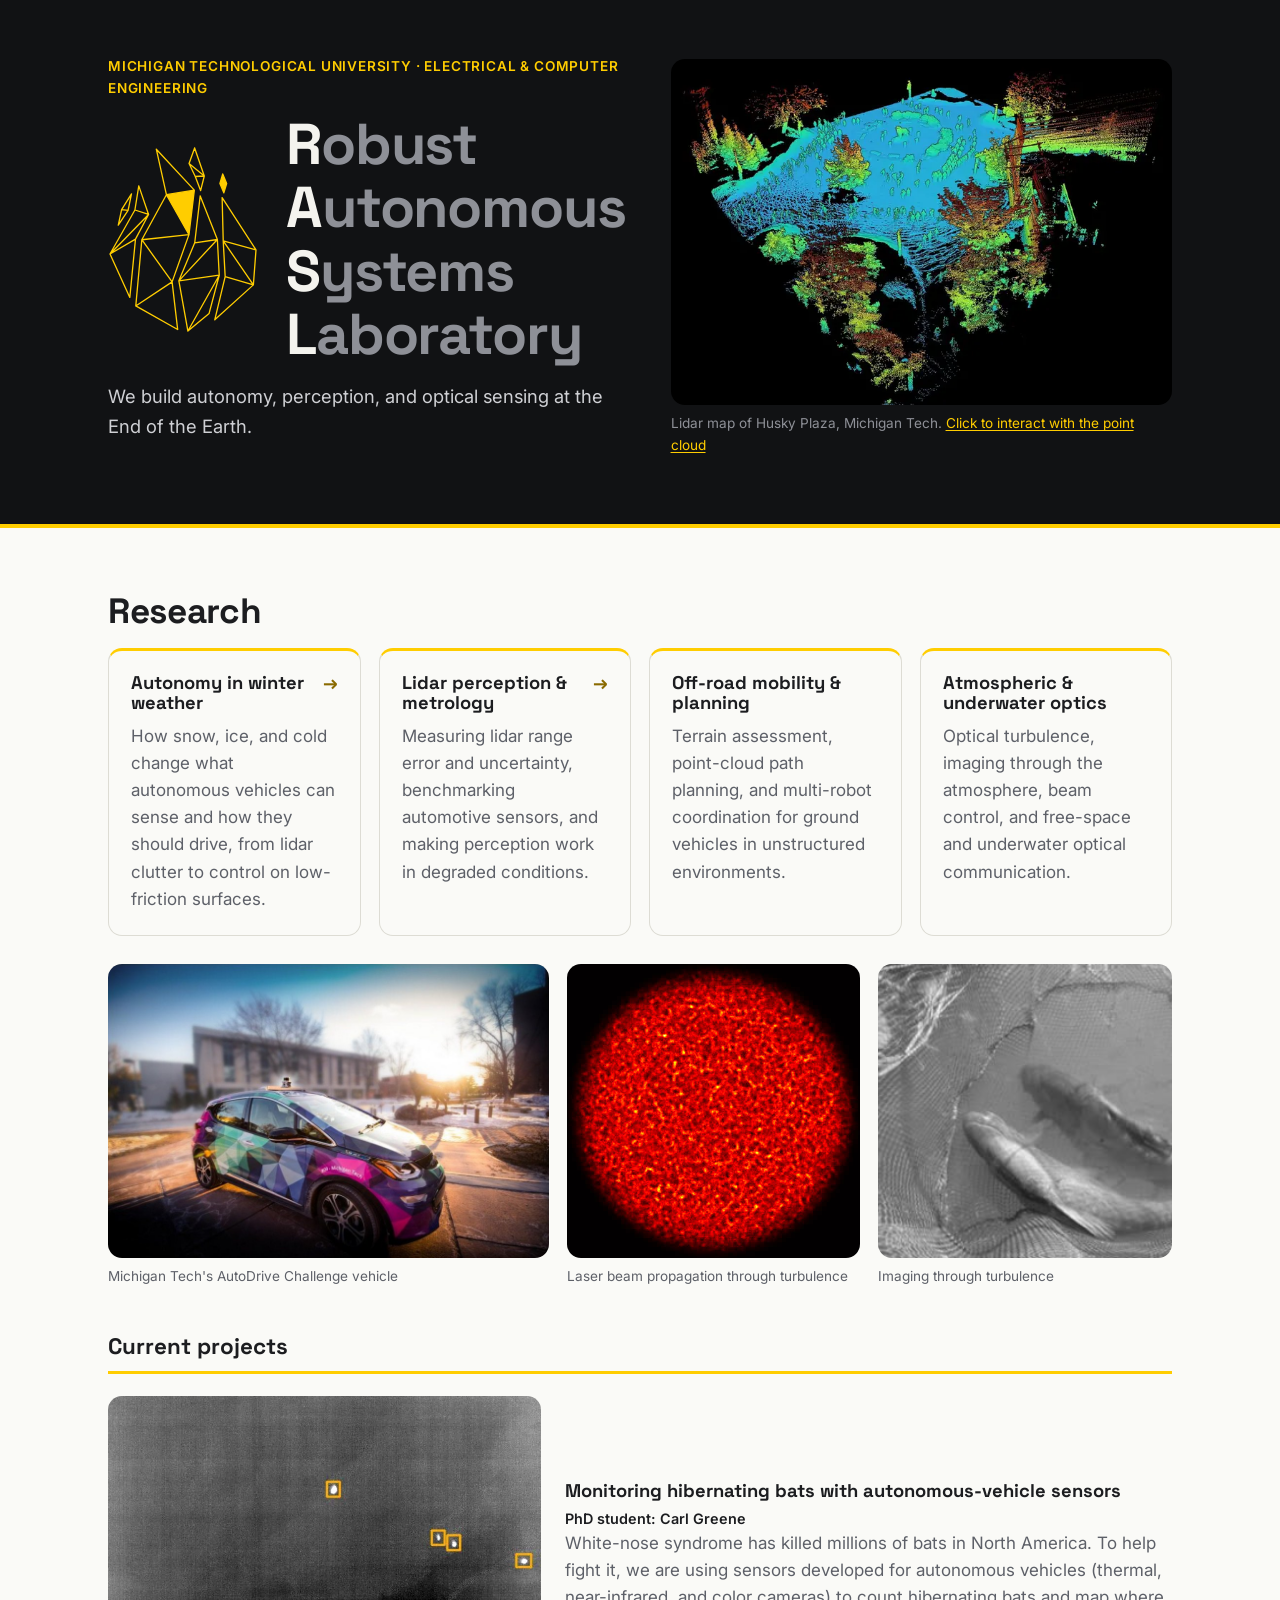
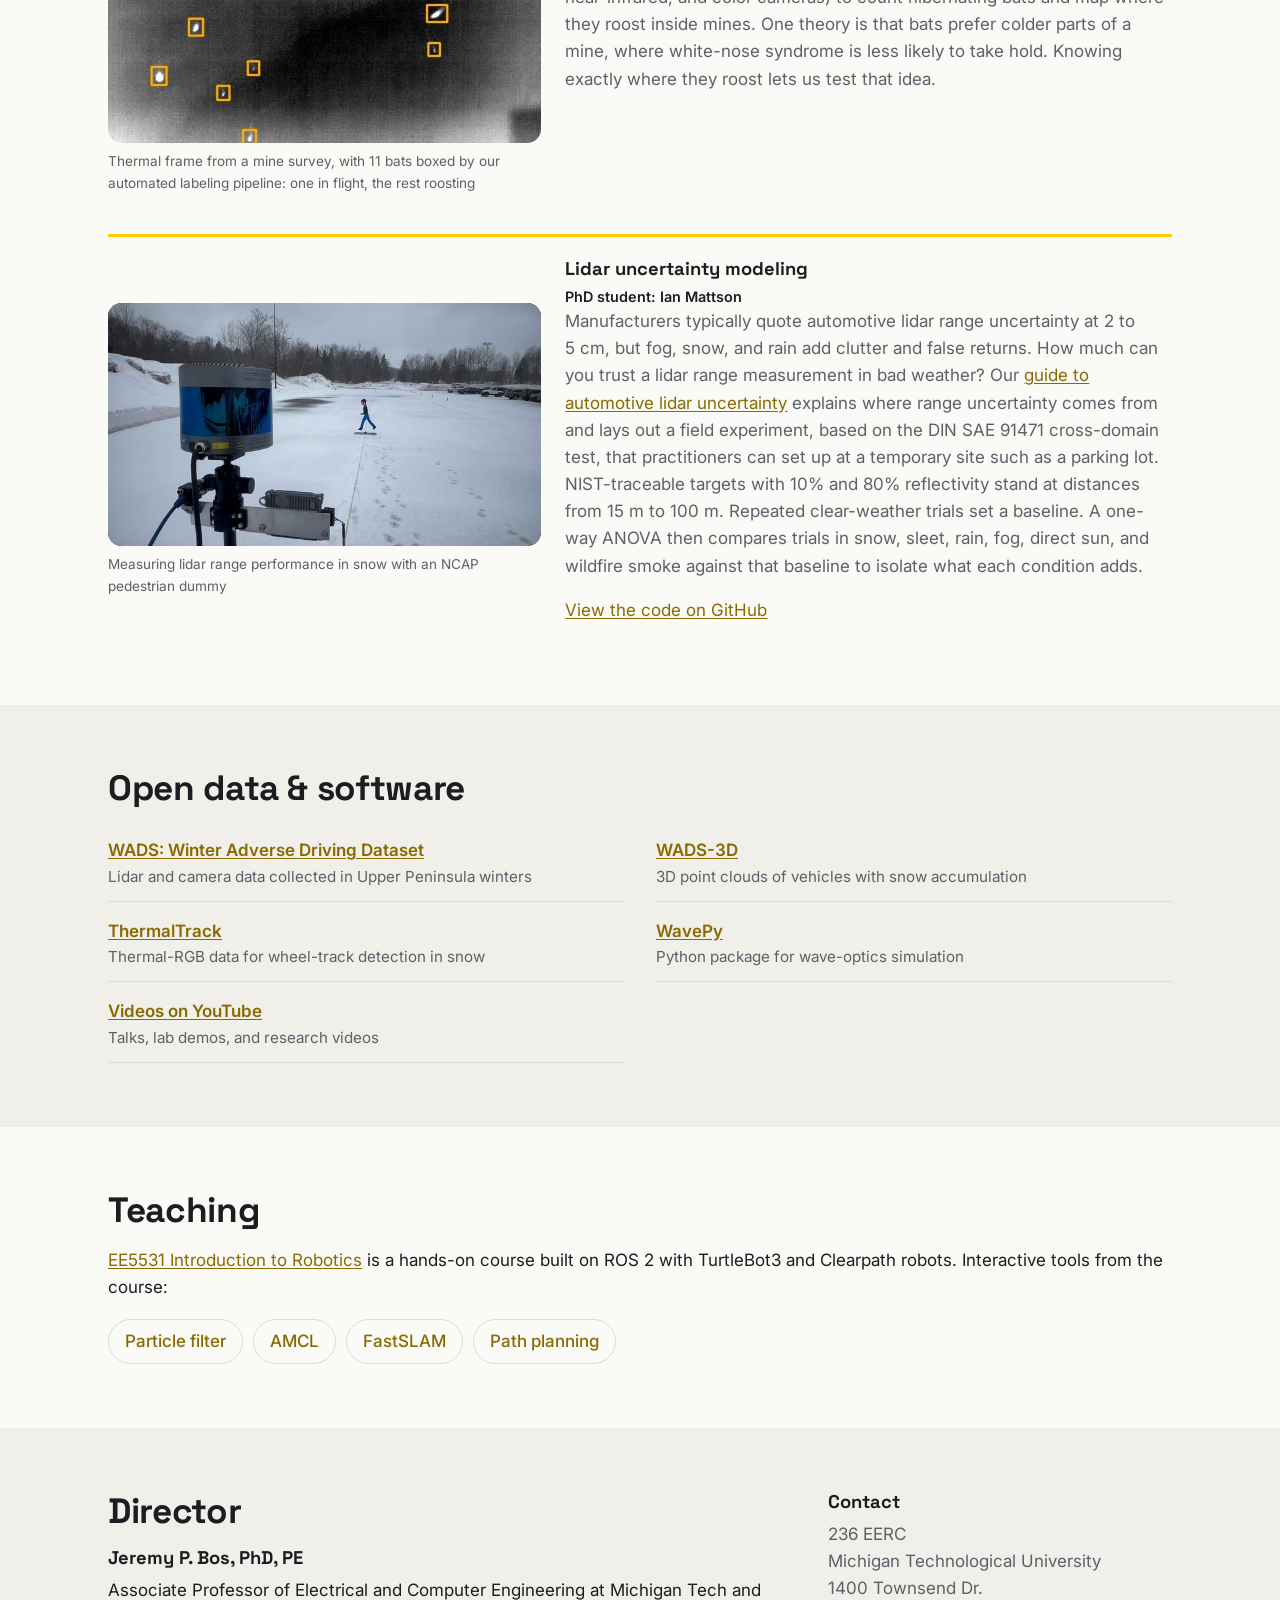
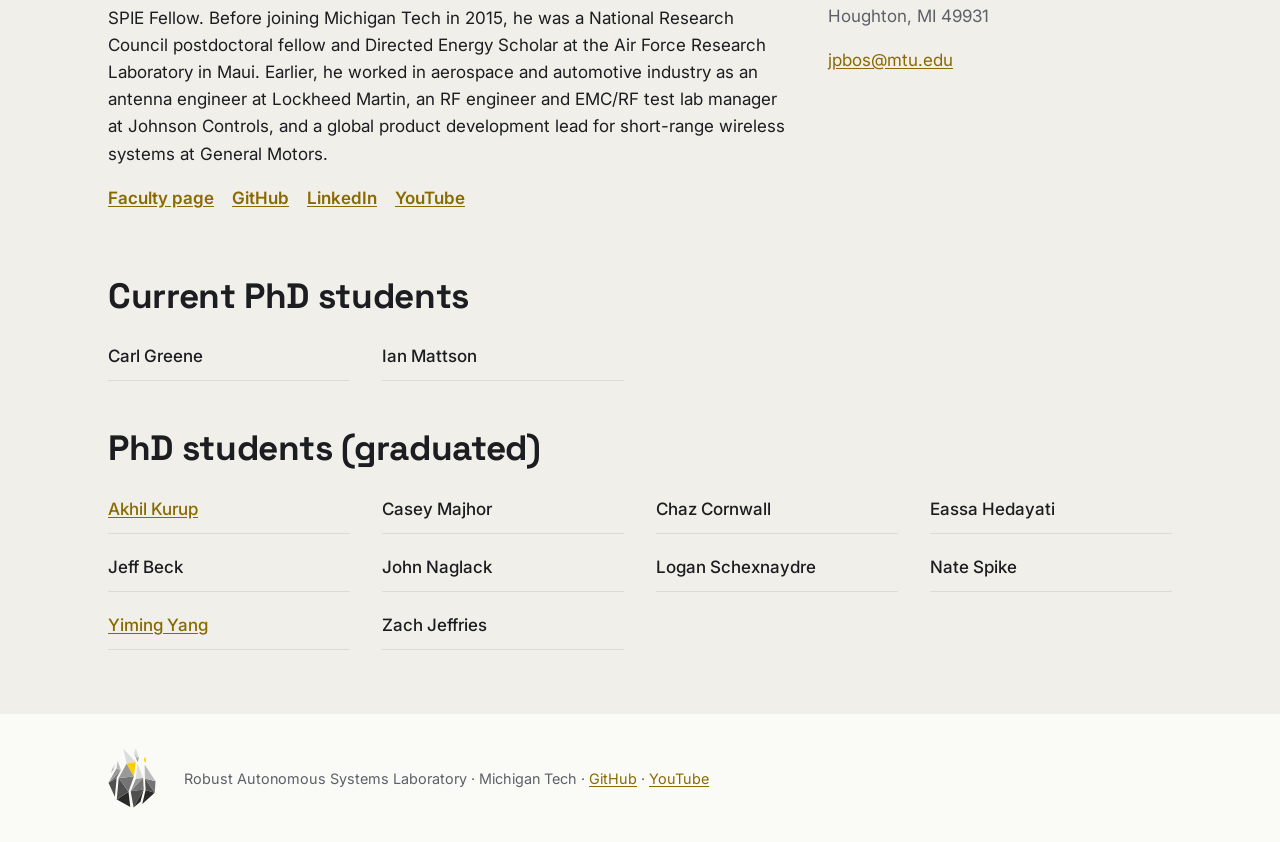
==== commit be67df27: "Remove white edges from the car photo and beam video in dark mode Co-Authored-By: Claude Opus 5.5 <n" ====
--- a/index.html
+++ b/index.html
@@ -62,11 +62,13 @@
     </div>
     <div class="media">
       <figure>
-        <img src="assets/autodrive_bolt.jpg" alt="Michigan Tech's autonomous Chevrolet Bolt with a roof-mounted lidar, parked on a snowy campus plaza" width="900" height="602" loading="lazy">
+        <img src="assets/autodrive_bolt.jpg" alt="Michigan Tech's autonomous Chevrolet Bolt with a roof-mounted lidar, parked on a snowy campus plaza" width="900" height="598" loading="lazy">
         <figcaption>Michigan Tech's AutoDrive Challenge vehicle</figcaption>
       </figure>
       <figure>
-        <video data-src="assets/beam_turbulence.mp4" poster="assets/beam_turbulence.jpg" autoplay loop muted playsinline width="538" height="538" aria-label="Animated laser beam intensity pattern fluctuating as it propagates through atmospheric turbulence"></video>
+        <div class="trim">
+          <video data-src="assets/beam_turbulence.mp4" poster="assets/beam_turbulence.jpg" autoplay loop muted playsinline width="538" height="538" aria-label="Animated laser beam intensity pattern fluctuating as it propagates through atmospheric turbulence"></video>
+        </div>
         <figcaption>Laser beam propagation through turbulence</figcaption>
       </figure>
       <figure>
--- a/style.css
+++ b/style.css
@@ -111,6 +111,9 @@
 }
 @media (min-width: 720px) { .media img { aspect-ratio: auto; height: 100%; max-height: none; } .media figure:first-child { display: flex; flex-direction: column; } .media figure:first-child img { flex: 1; min-height: 0; } }
 .media figure:first-child img { aspect-ratio: 3 / 2; }
+/* The beam clip has a thin white frame baked in; crop a few pixels off every edge. */
+.media .trim { overflow: hidden; border-radius: var(--radius); background: #000; }
+.media .trim video { width: calc(100% + 8px); max-width: none; margin: -4px; border-radius: 0; }
 .media figcaption { color: var(--muted); font-size: .85rem; margin-top: 8px; }
 
 /* Projects */
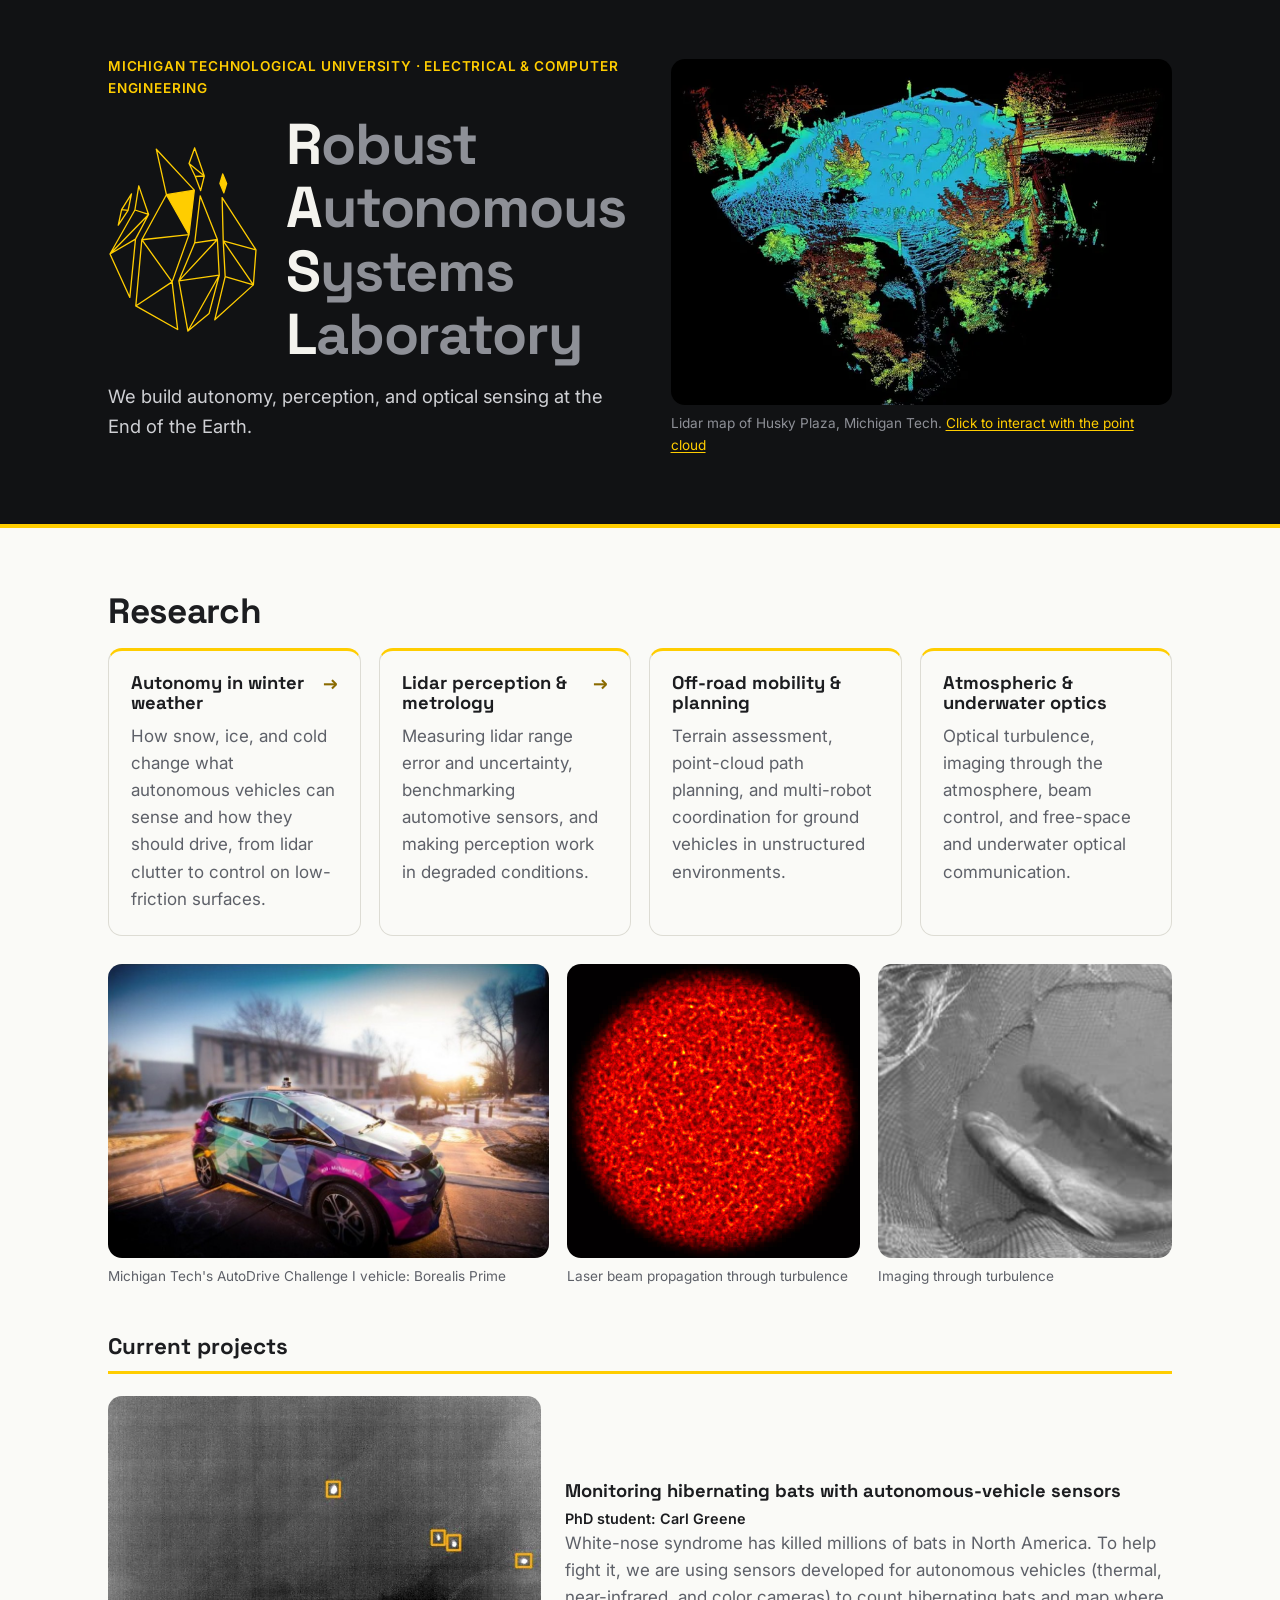
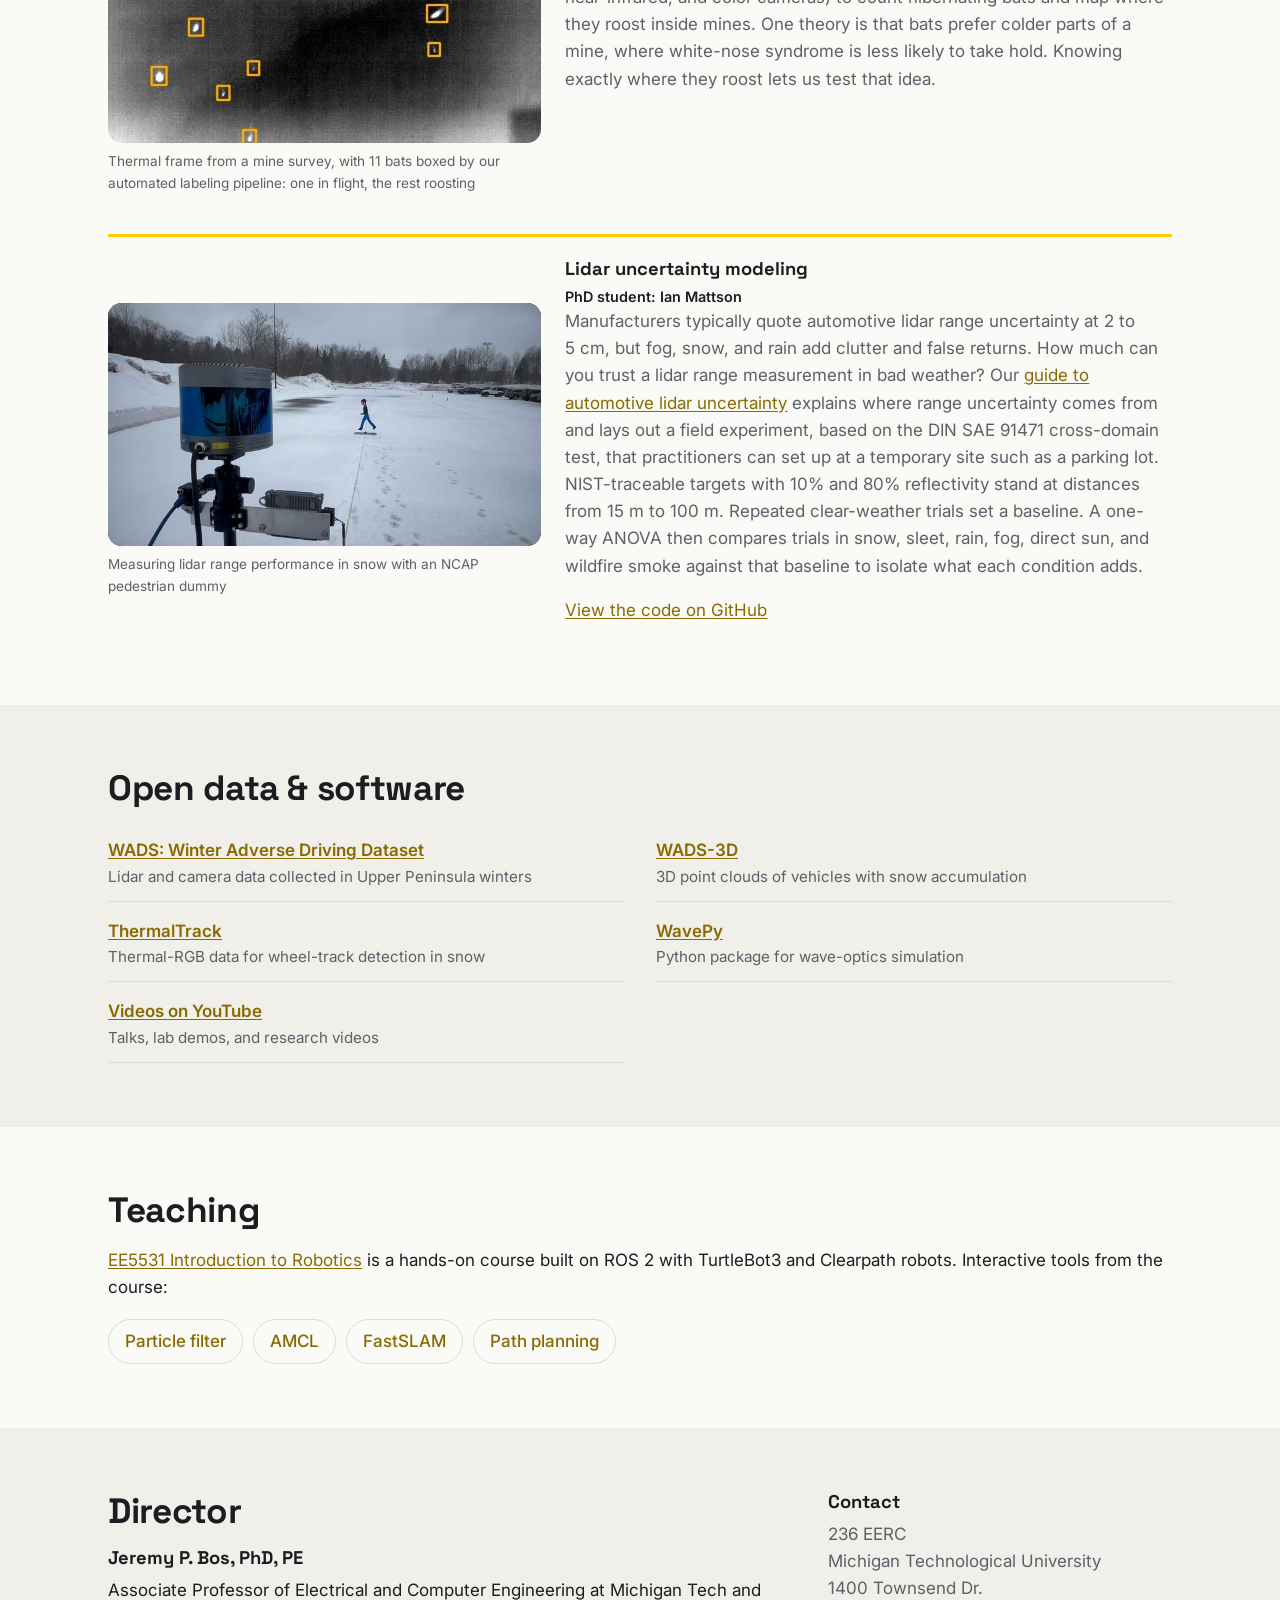
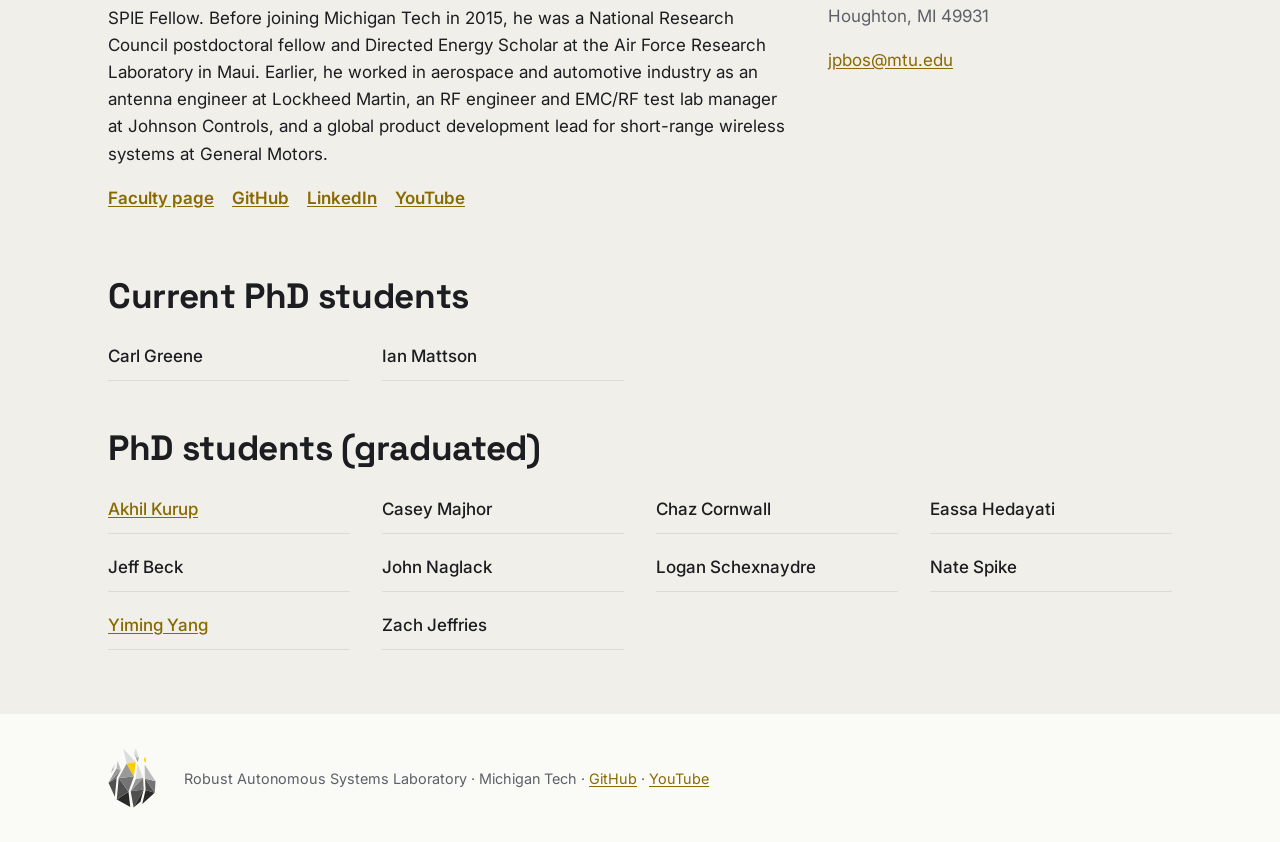
==== commit f13fd551: "Name the AutoDrive vehicle in its caption Co-Authored-By: Claude Opus 5.5 <noreply@anthropic.com>" ====
--- a/index.html
+++ b/index.html
@@ -63,7 +63,7 @@
     <div class="media">
       <figure>
         <img src="assets/autodrive_bolt.jpg" alt="Michigan Tech's autonomous Chevrolet Bolt with a roof-mounted lidar, parked on a snowy campus plaza" width="900" height="598" loading="lazy">
-        <figcaption>Michigan Tech's AutoDrive Challenge vehicle</figcaption>
+        <figcaption>Michigan Tech's AutoDrive Challenge I vehicle: Borealis Prime</figcaption>
       </figure>
       <figure>
         <div class="trim">
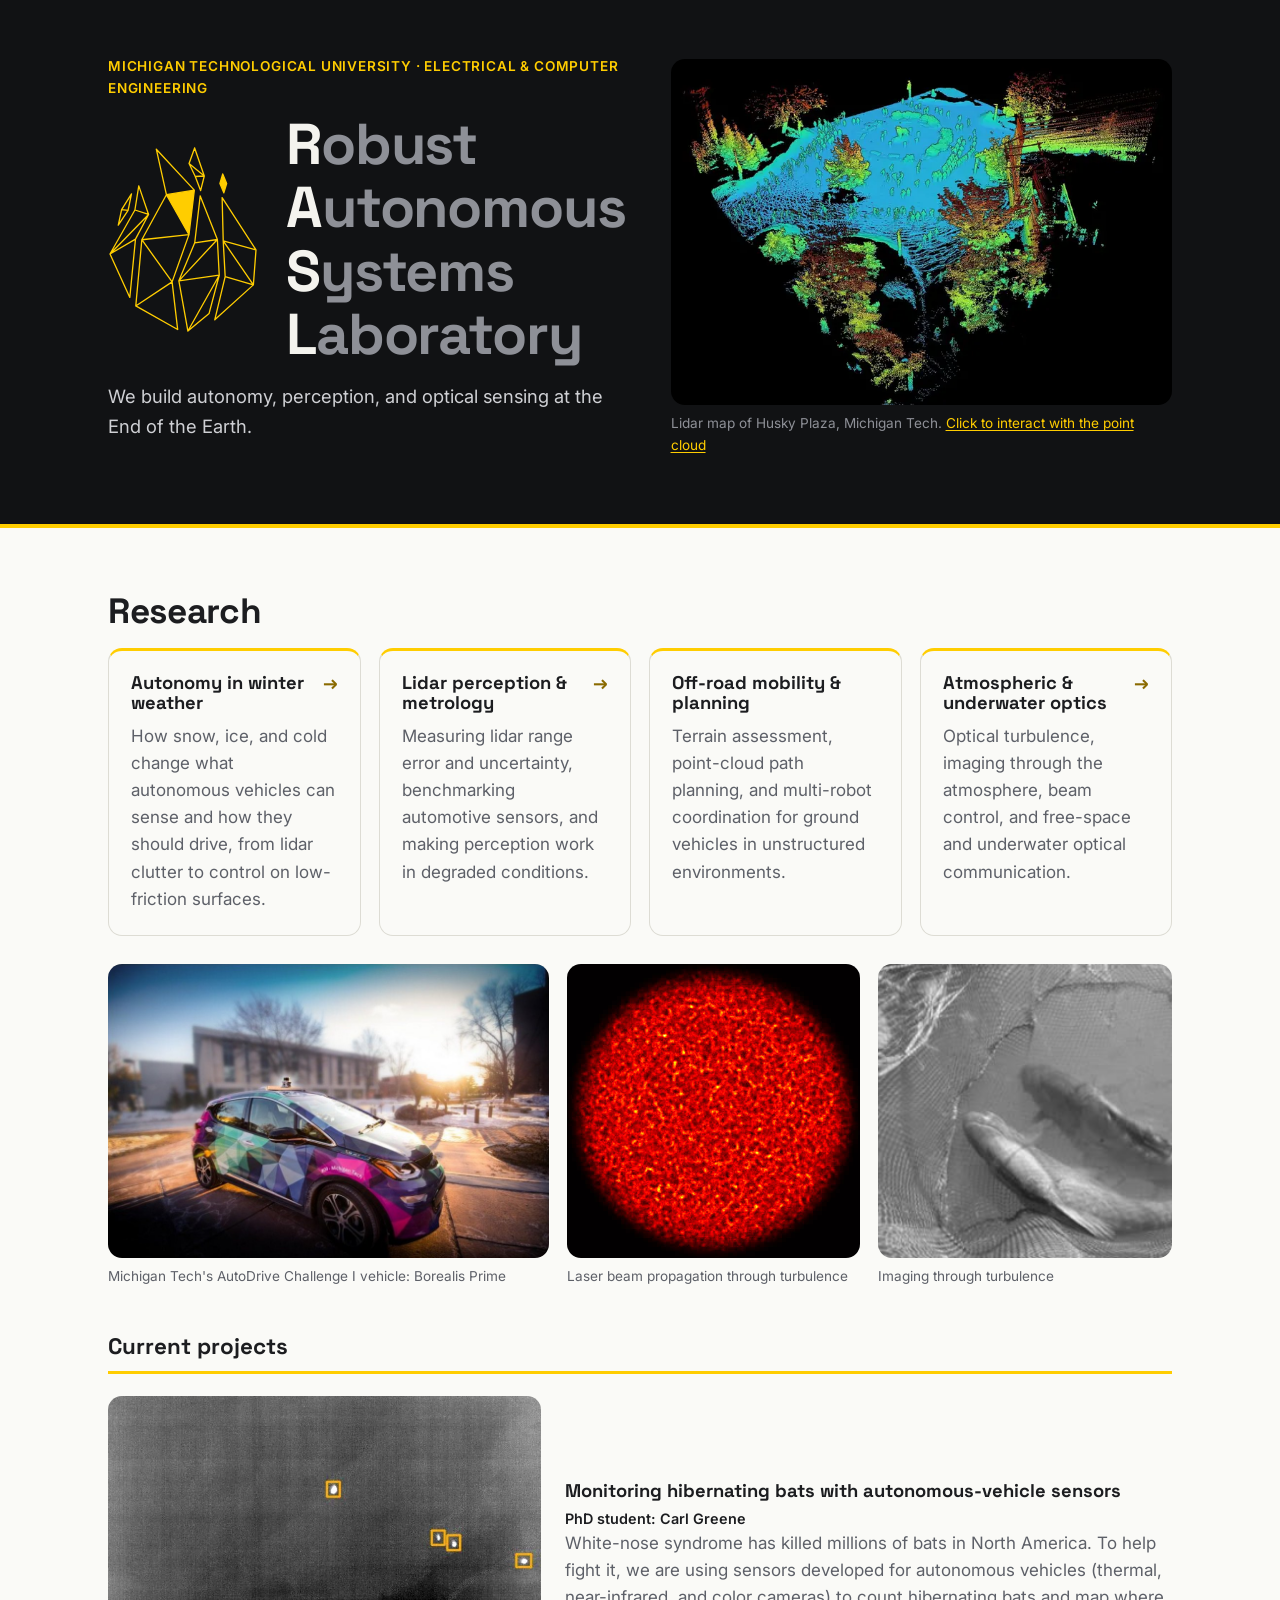
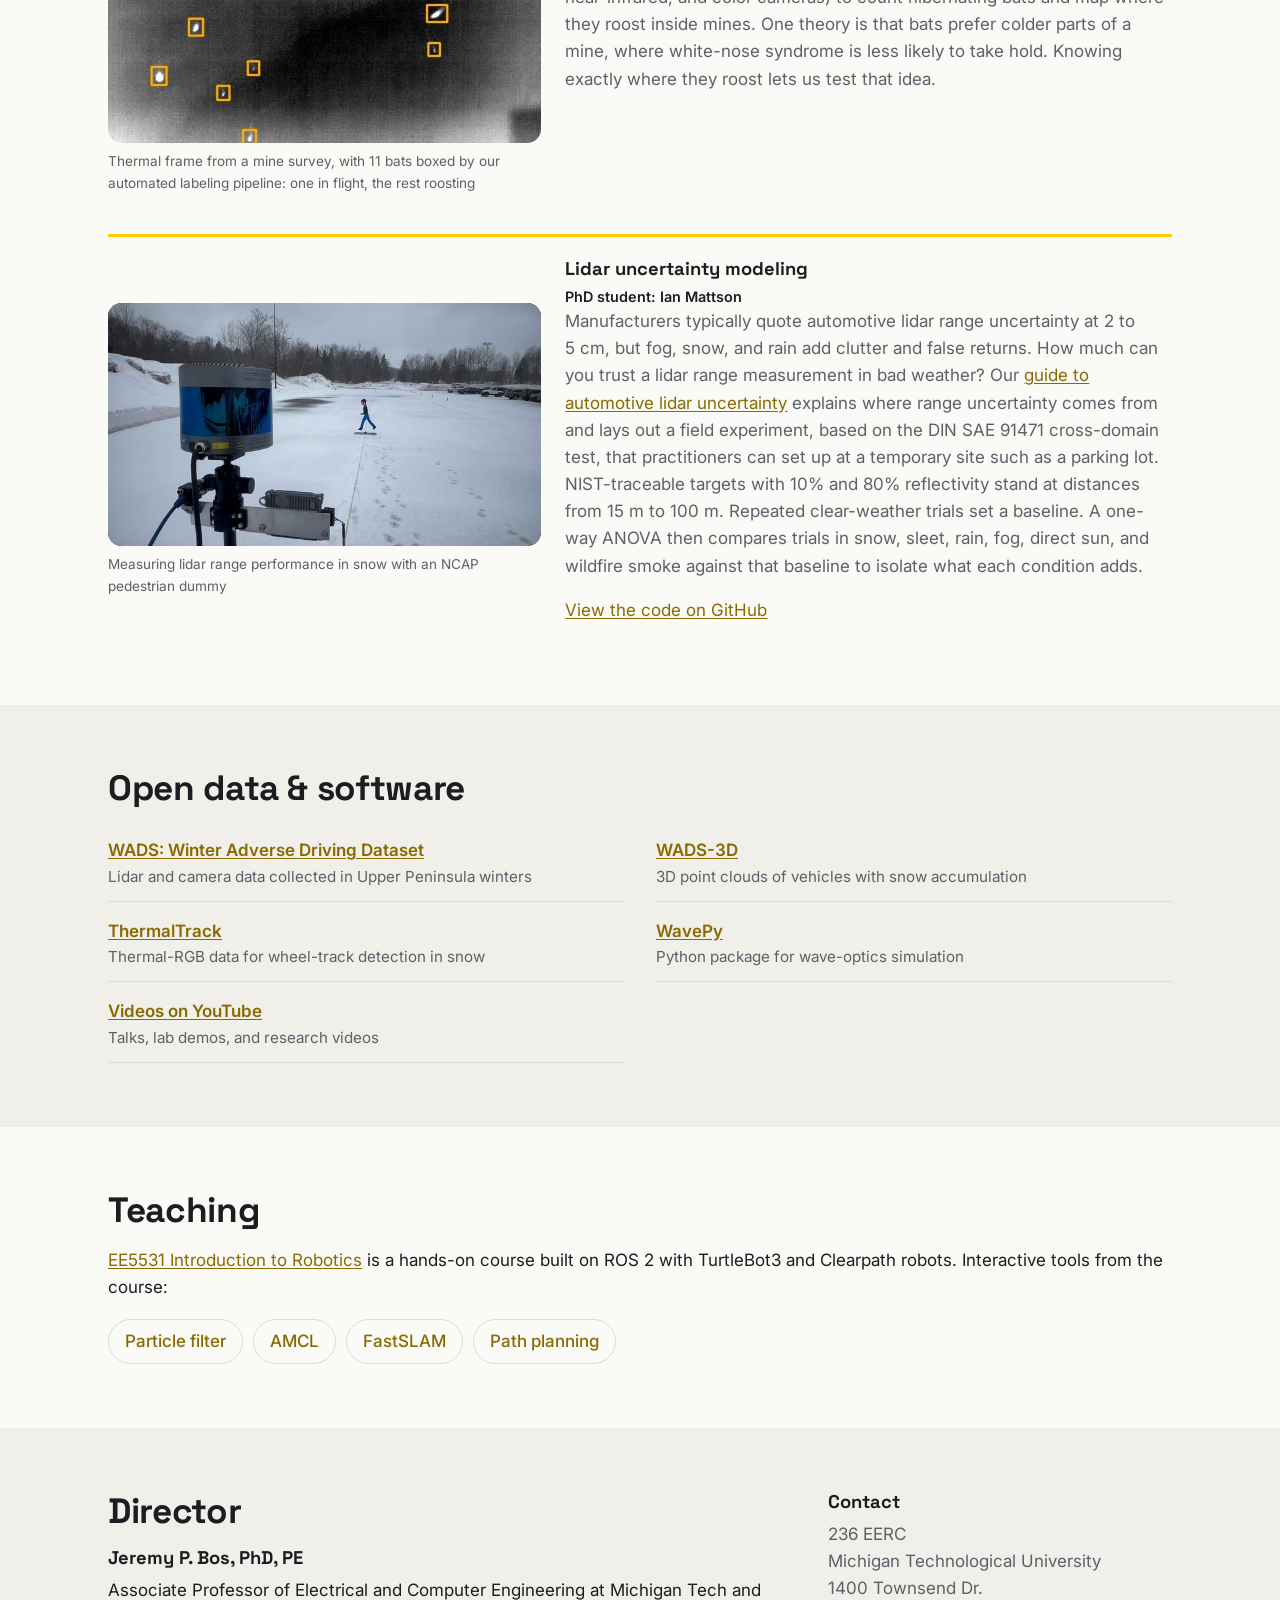
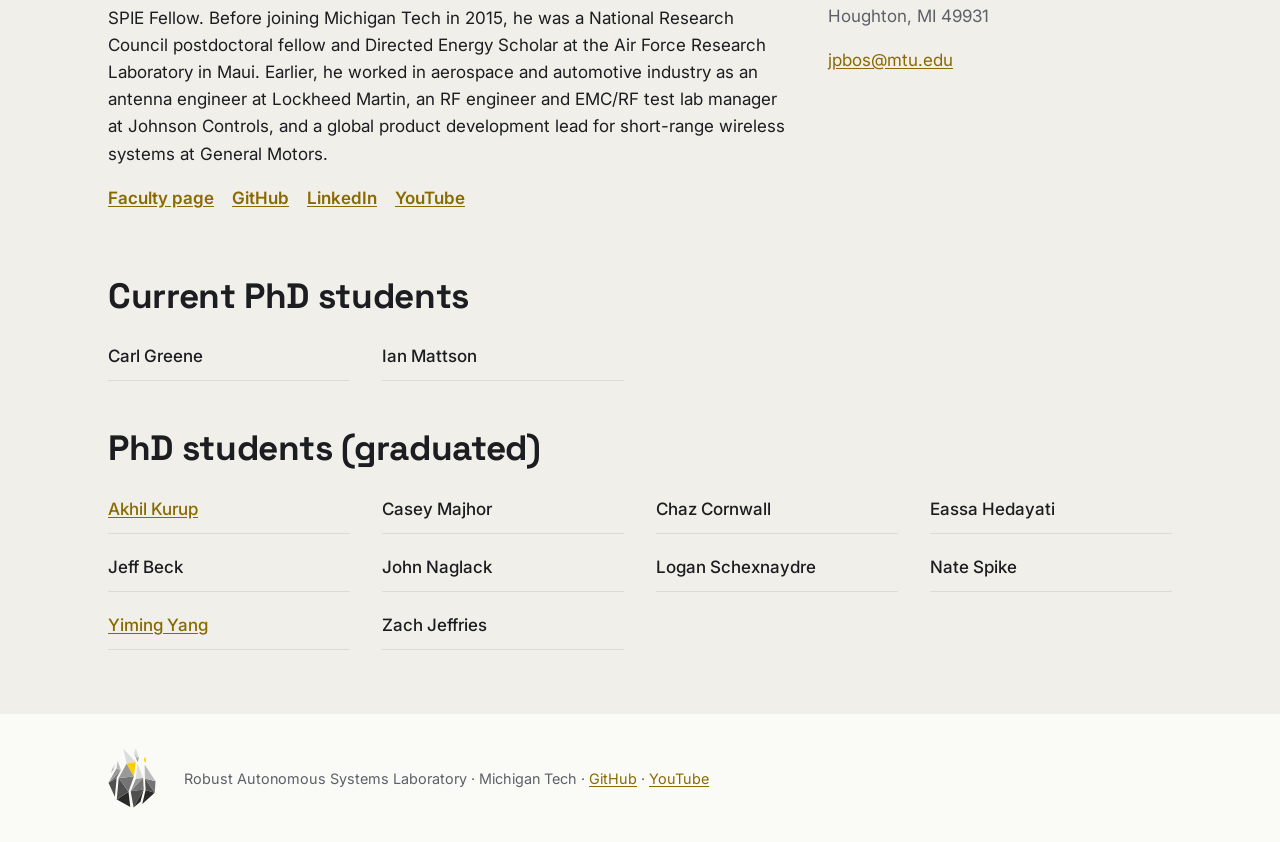
==== commit c72da98b: "Add imaging-through-turbulence page and link the optics research card Horizontal-path simulator summ" ====
--- a/index.html
+++ b/index.html
@@ -55,8 +55,8 @@
         <h3>Off-road mobility &amp; planning</h3>
         <p>Terrain assessment, point-cloud path planning, and multi-robot coordination for ground vehicles in unstructured environments.</p>
       </article>
-      <article class="card">
-        <h3>Atmospheric &amp; underwater optics</h3>
+      <article class="card linked">
+        <h3><a class="card-link" href="turbulence/">Atmospheric &amp; underwater optics</a></h3>
         <p>Optical turbulence, imaging through the atmosphere, beam control, and free-space and underwater optical communication.</p>
       </article>
     </div>
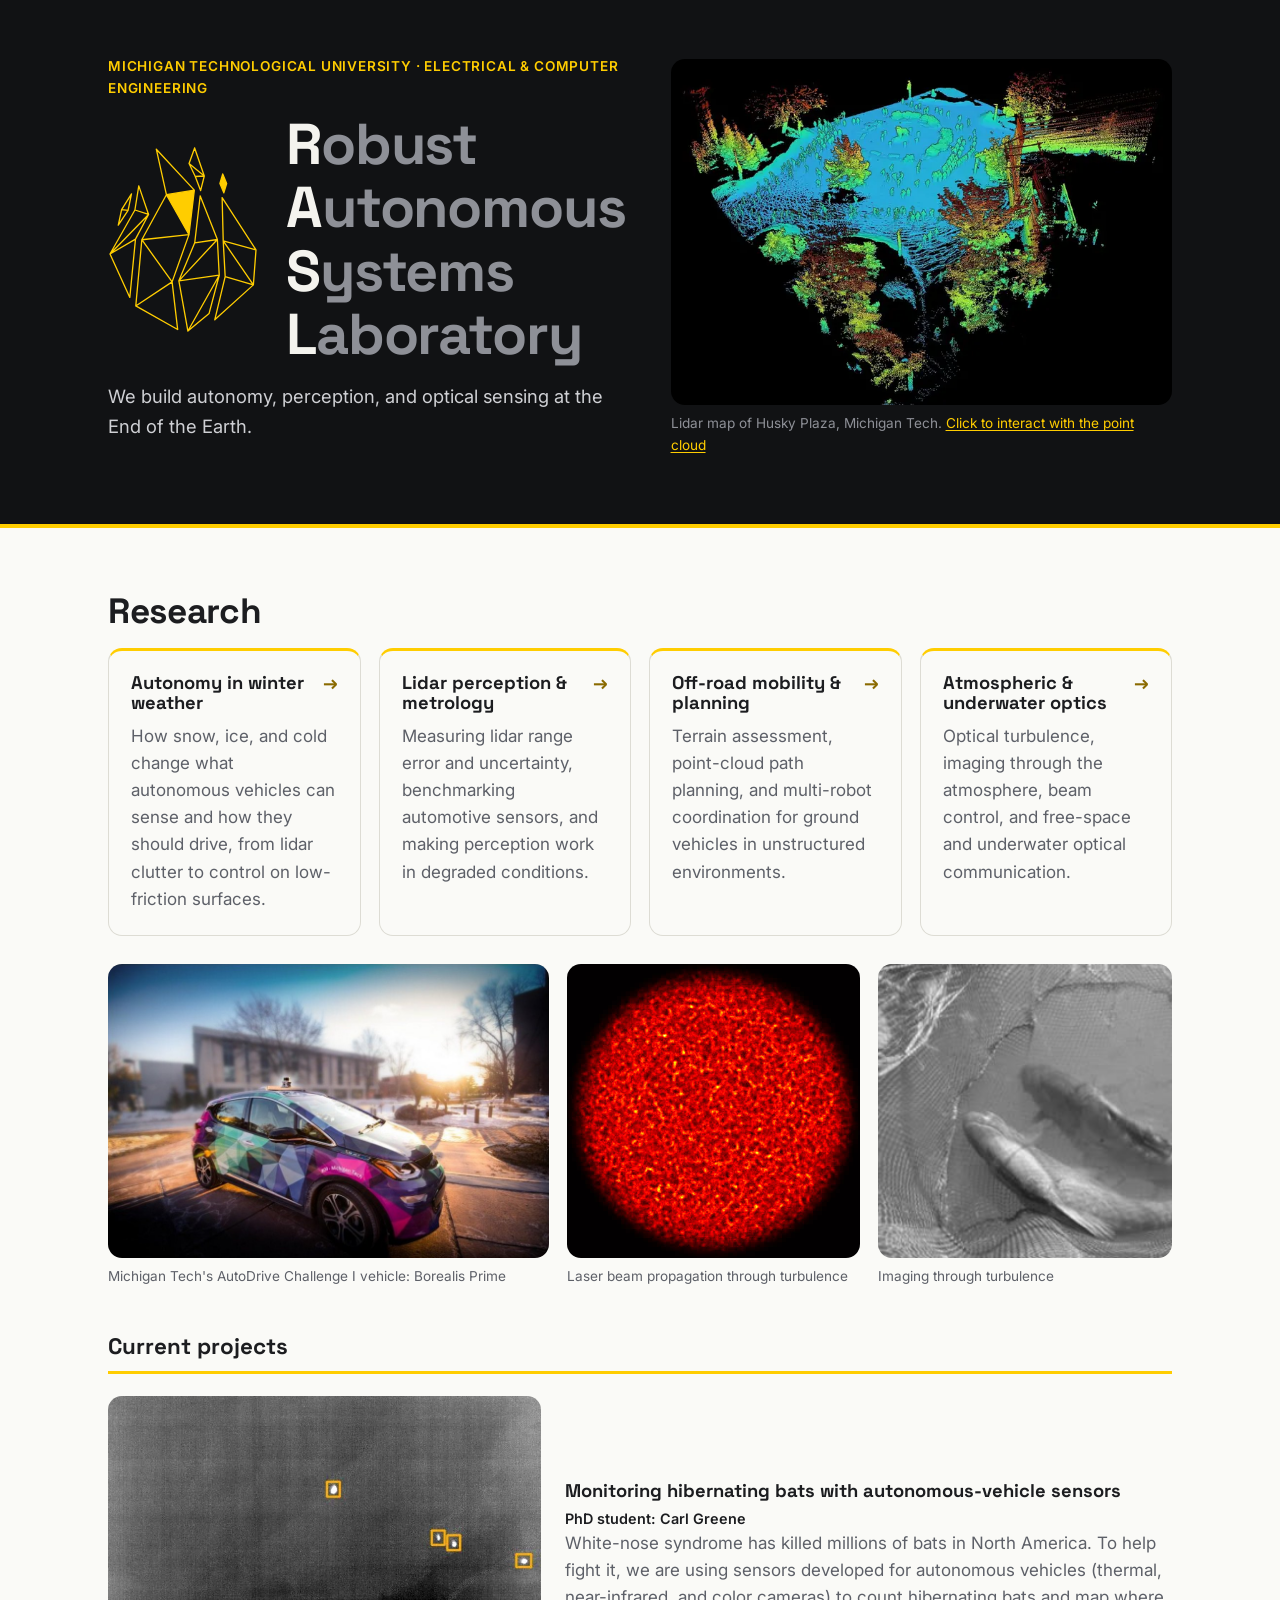
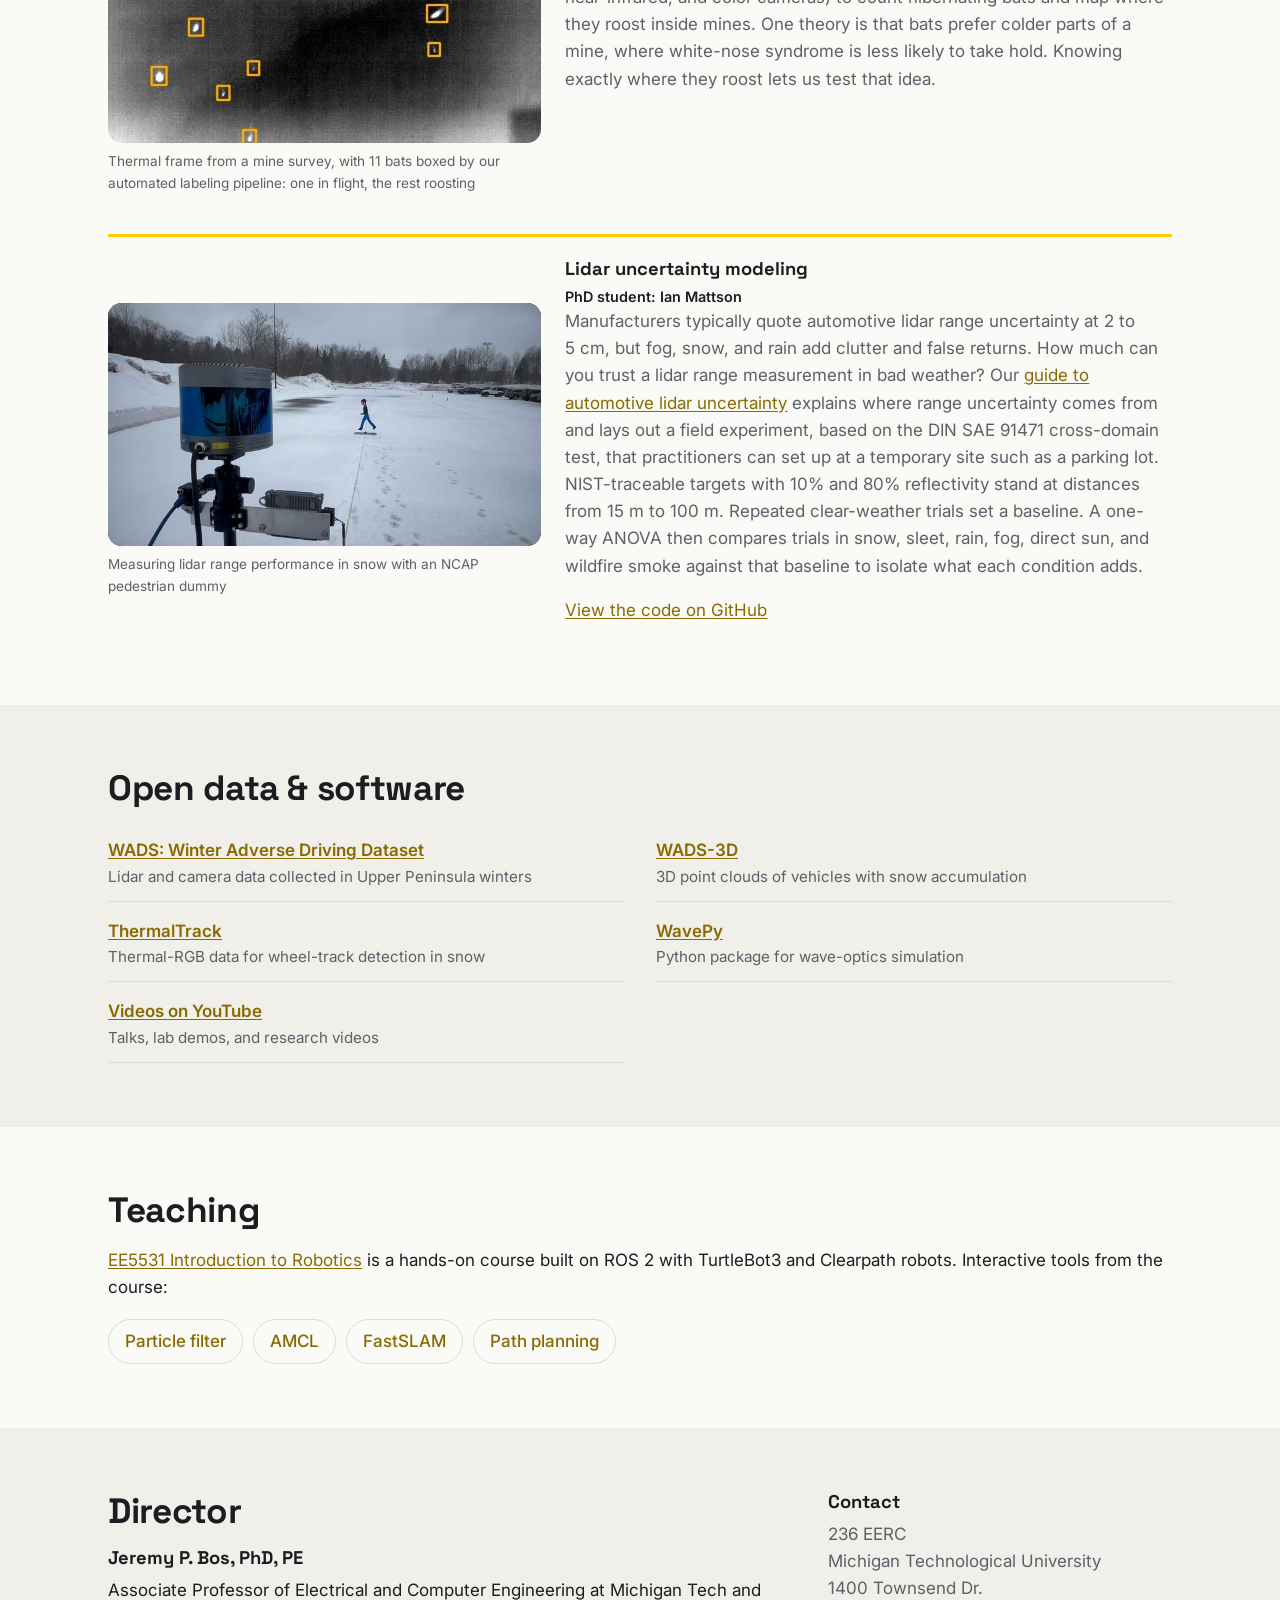
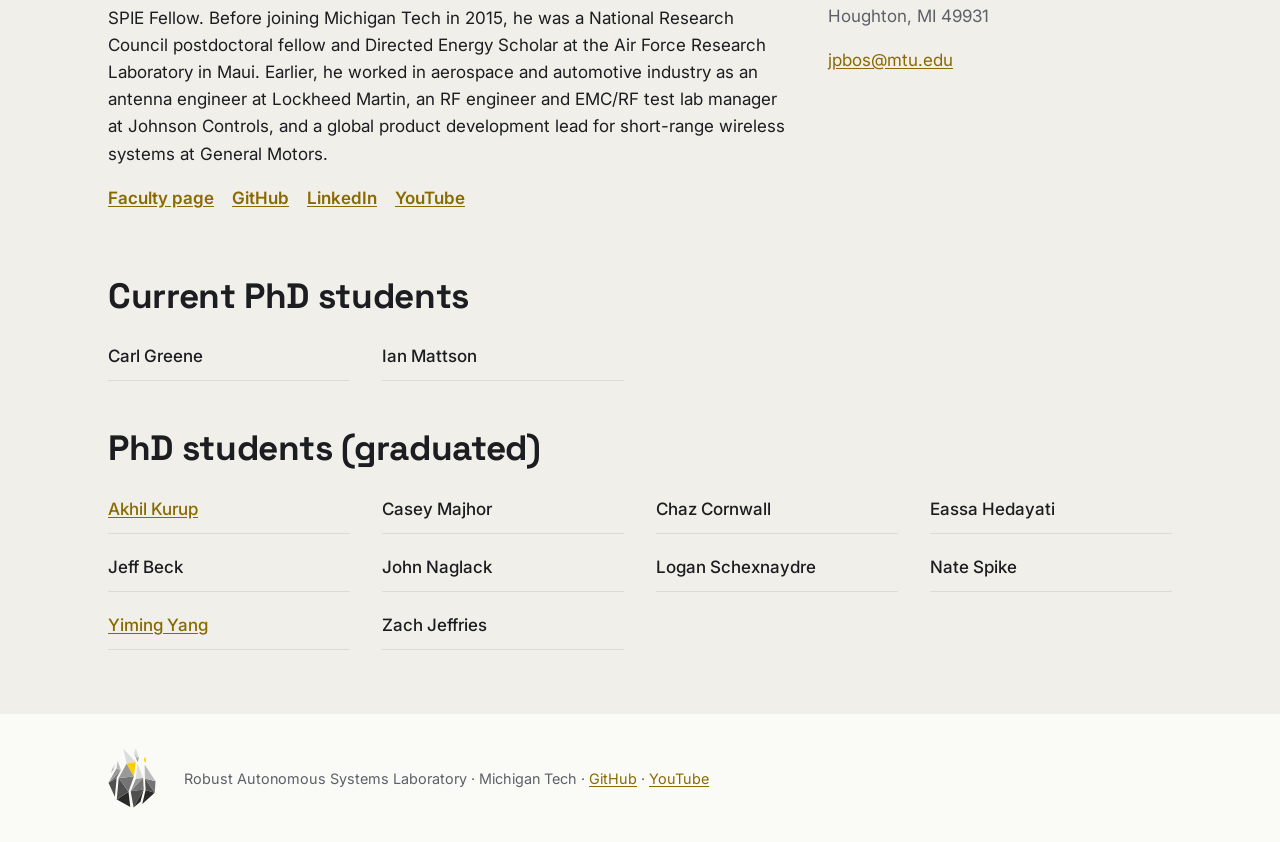
==== commit c0ea43c0: "Add draft off-road autonomy project page and link its research card offroad/ is an academic-style pr" ====
--- a/index.html
+++ b/index.html
@@ -51,8 +51,8 @@
         <h3><a class="card-link" href="https://robust-autonomous-systems-laboratory.github.io/lidar-uncertainty-modeling/">Lidar perception &amp; metrology</a></h3>
         <p>Measuring lidar range error and uncertainty, benchmarking automotive sensors, and making perception work in degraded conditions.</p>
       </article>
-      <article class="card">
-        <h3>Off-road mobility &amp; planning</h3>
+      <article class="card linked">
+        <h3><a class="card-link" href="offroad/">Off-road mobility &amp; planning</a></h3>
         <p>Terrain assessment, point-cloud path planning, and multi-robot coordination for ground vehicles in unstructured environments.</p>
       </article>
       <article class="card linked">
--- a/style.css
+++ b/style.css
@@ -129,3 +129,12 @@
 .project figcaption { color: var(--muted); font-size: .85rem; margin-top: 8px; }
 .project p { color: var(--muted); }
 .project .who { color: var(--text); font-size: .9rem; font-weight: 600; margin: -4px 0 0; }
+
+/* Project pages (wads/, turbulence/): the same hero band, sections and footer, with a link home */
+.hero.page { padding: 22px 0 52px; }
+.crumb { display: inline-flex; align-items: center; gap: 10px; margin-bottom: 40px; color: #cfd0d4; font-weight: 600; font-size: .92rem; text-decoration: none; }
+.crumb img { width: 24px; height: 30px; flex: none; }
+.crumb:hover, .crumb:focus-visible { color: var(--gold); }
+.hero.page h1 { color: #f4f3ee; max-width: 16em; }
+.hero.page .lede { max-width: 46em; margin: 0; }
+main .eyebrow { color: var(--link); }
